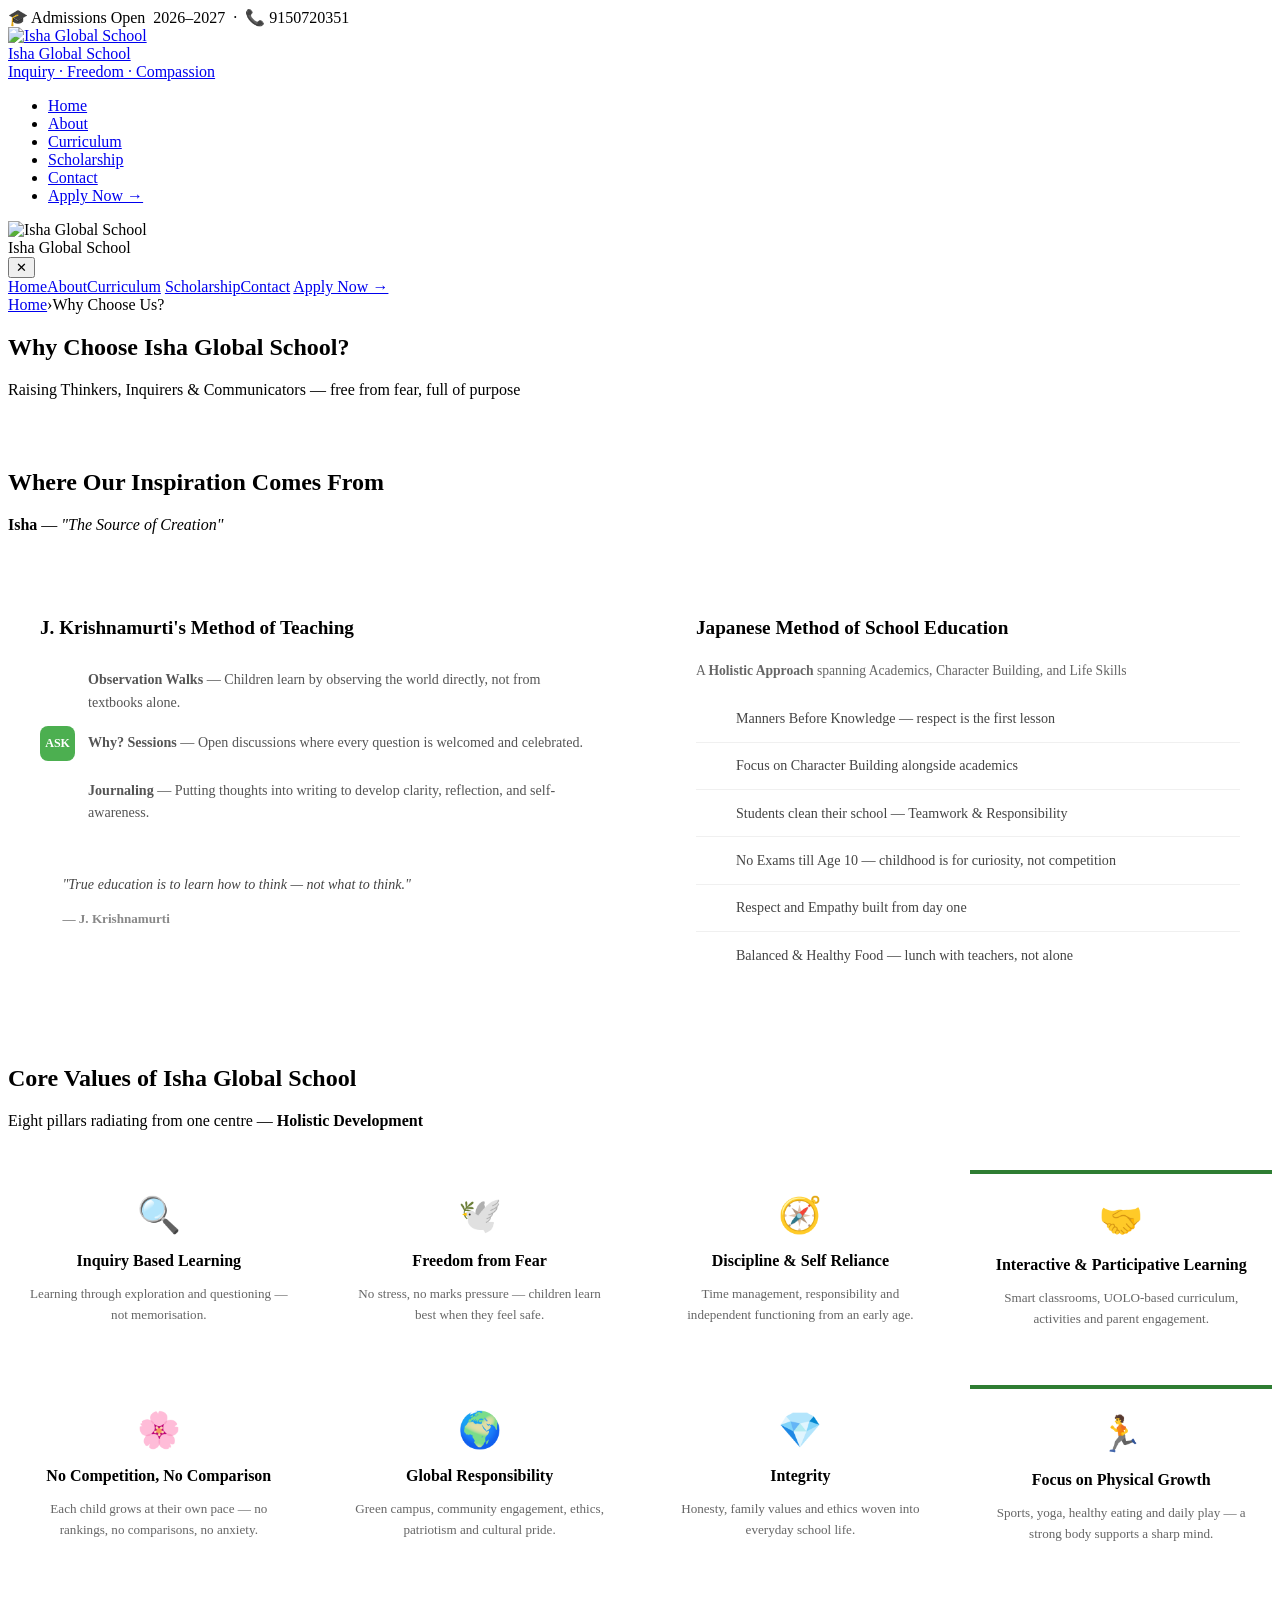
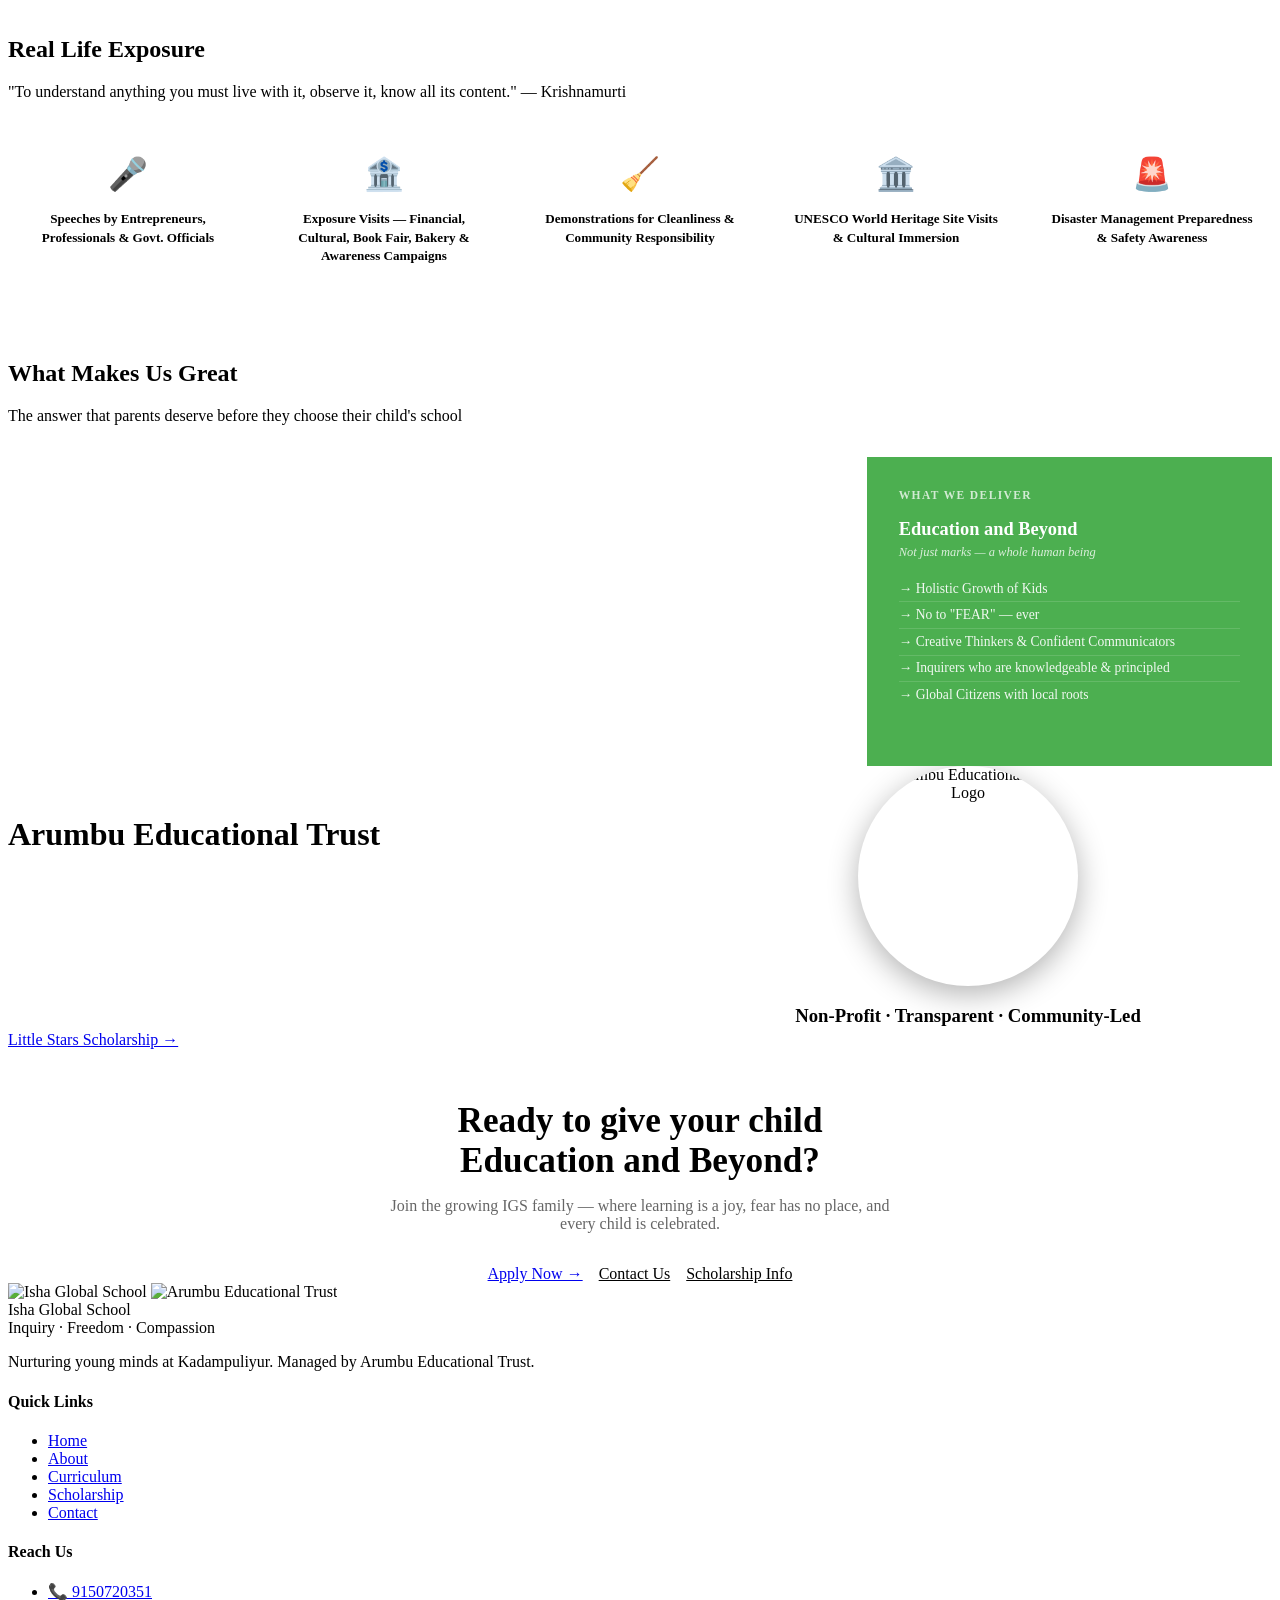
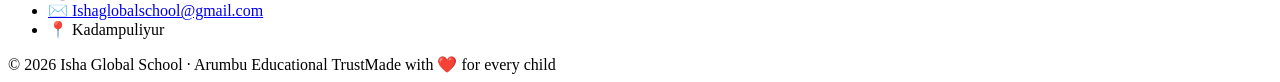
==== about.html @ 0d5db9e8 "Update Isha meaning and remove Tagore quote Co-Authored-By: Claude Sonnet 4.6 <noreply@anthropic.com" ====
<!DOCTYPE html>
<html lang="en">
<head>
  <meta charset="UTF-8"/>
  <meta name="viewport" content="width=device-width,initial-scale=1.0"/>
  <link rel="icon" type="image/jpeg" href="Pictures/logo.jpg"/>
  <title>Why Choose Us — Isha Global School</title>
  <link rel="stylesheet" href="css/style.css"/>
  <style>
    /* ── Shared helpers ── */
    .section-tag{display:inline-block;background:var(--orange);color:#fff;font-size:.72rem;font-weight:700;letter-spacing:.1em;text-transform:uppercase;padding:.3rem .9rem;border-radius:50px;margin-bottom:.8rem;}
    .section-tag.blue{background:var(--blue);}
    .section-tag.yellow{background:var(--yellow);color:var(--blue);}
    .section-tag.green{background:#2e7d32;}

    /* ── Core-values wheel grid ── */
    .cv-grid{display:grid;grid-template-columns:repeat(4,1fr);gap:1.2rem;margin-top:2.5rem;}
    .cv-card{background:#fff;border-radius:var(--radius);padding:1.5rem 1.2rem;box-shadow:var(--shadow);text-align:center;transition:transform .2s;}
    .cv-card:hover{transform:translateY(-4px);}
    .cv-card .cv-icon{font-size:2.2rem;margin-bottom:.7rem;}
    .cv-card h3{font-size:1rem;color:var(--blue);margin-bottom:.4rem;font-weight:700;}
    .cv-card p{font-size:.82rem;color:#666;line-height:1.6;}
    .cv-card.accent-orange{border-top:4px solid var(--orange);}
    .cv-card.accent-blue  {border-top:4px solid var(--blue);}
    .cv-card.accent-yellow{border-top:4px solid var(--yellow);}
    .cv-card.accent-green {border-top:4px solid #2e7d32;}

    /* ── Inspiration row ── */
    .insp-row{display:grid;grid-template-columns:1fr 1fr;gap:3rem;align-items:start;margin-top:2rem;}
    .insp-block{background:#fff;border-radius:var(--radius);padding:2rem;box-shadow:var(--shadow);}
    .insp-block h3{color:var(--blue);font-size:1.2rem;font-weight:800;margin-bottom:1rem;padding-bottom:.5rem;border-bottom:3px solid var(--orange);}
    .step-row{display:flex;align-items:flex-start;gap:.8rem;margin-bottom:.8rem;}
    .step-badge{min-width:2.2rem;height:2.2rem;border-radius:8px;display:flex;align-items:center;justify-content:center;font-size:.75rem;font-weight:700;color:#fff;}
    .step-badge.obs{background:var(--orange);}
    .step-badge.ask{background:#4caf50;}
    .step-badge.ref{background:var(--blue);}
    .step-row p{margin:0;font-size:.88rem;color:#555;line-height:1.6;padding-top:.3rem;}

    /* ── Japanese method pills ── */
    .jp-list{list-style:none;padding:0;margin:1rem 0 0;}
    .jp-list li{display:flex;align-items:center;gap:.7rem;padding:.55rem 0;border-bottom:1px solid #f0f0f0;font-size:.88rem;color:#444;}
    .jp-list li:last-child{border:0;}
    .jp-num{min-width:1.8rem;height:1.8rem;border-radius:50%;background:var(--blue);color:#fff;display:flex;align-items:center;justify-content:center;font-size:.72rem;font-weight:700;}

    /* ── IBL process arrow strip ── */
    .ibl-flow{display:flex;align-items:stretch;gap:0;margin:2rem 0;border-radius:12px;overflow:hidden;}
    .ibl-step{flex:1;padding:1rem .5rem;text-align:center;color:#fff;font-weight:700;font-size:.82rem;position:relative;}
    .ibl-step::after{content:'';position:absolute;right:-14px;top:0;bottom:0;width:0;height:0;border-top:999px solid transparent;border-bottom:0 solid transparent;border-left:14px solid currentColor;z-index:1;}
    .ibl-step:last-child::after{display:none;}
    .ibl-ask   {background:#e8610a;color:#e8610a;}
    .ibl-inv   {background:#9e9e9e;color:#9e9e9e;}
    .ibl-cre   {background:#f5a623;color:#f5a623;}
    .ibl-dis   {background:#4287f5;color:#4287f5;}
    .ibl-ref   {background:#4caf50;color:#4caf50;}
    .ibl-ask span,.ibl-inv span,.ibl-cre span,.ibl-dis span,.ibl-ref span{color:#fff;}

    /* ── Fear comparison table ── */
    .fear-compare{display:grid;grid-template-columns:1fr 1fr;gap:1.5rem;margin-top:2rem;}
    .fear-no{background:#fff3f3;border:2px solid #e53935;border-radius:var(--radius);padding:1.5rem;}
    .fear-yes{background:#f1f8f1;border:2px solid #4caf50;border-radius:var(--radius);padding:1.5rem;}
    .fear-no h4{color:#e53935;margin-bottom:.8rem;font-size:1rem;}
    .fear-yes h4{color:#2e7d32;margin-bottom:.8rem;font-size:1rem;}
    .fear-no ul,.fear-yes ul{list-style:none;padding:0;margin:0;}
    .fear-no li,.fear-yes li{font-size:.88rem;padding:.3rem 0;color:#444;}
    .fear-no li::before{content:"✗ ";color:#e53935;font-weight:700;}
    .fear-yes li::before{content:"✓ ";color:#4caf50;font-weight:700;}

    /* ── Self-reliance steps ── */
    .sr-steps{display:grid;grid-template-columns:repeat(4,1fr);gap:1rem;margin-top:1.5rem;}
    .sr-step{background:#fff;border-radius:var(--radius);padding:1.4rem 1rem;text-align:center;box-shadow:var(--shadow);}
    .sr-num{width:2.5rem;height:2.5rem;border-radius:8px;background:var(--orange);color:#fff;display:flex;align-items:center;justify-content:center;font-weight:800;font-size:1rem;margin:0 auto .7rem;}
    .sr-num.b2{background:var(--blue);}
    .sr-num.b3{background:var(--yellow);color:var(--blue);}
    .sr-num.b4{background:#4caf50;}
    .sr-step h4{font-size:.92rem;color:var(--blue);margin-bottom:.3rem;}
    .sr-step p{font-size:.78rem;color:#666;}

    /* ── IPL photo grid ── */
    .ipl-grid{display:grid;grid-template-columns:repeat(3,1fr);gap:1rem;margin-top:2rem;}
    .ipl-card{border-radius:12px;overflow:hidden;position:relative;background:var(--blue);}
    .ipl-card img{width:100%;height:160px;object-fit:cover;display:block;opacity:.85;}
    .ipl-label{position:absolute;bottom:0;left:0;right:0;background:rgba(0,0,0,.6);color:#fff;font-size:.78rem;font-weight:600;padding:.5rem .8rem;text-align:center;}

    /* ── Physical growth strips ── */
    .pg-row{display:grid;grid-template-columns:repeat(4,1fr);gap:1.2rem;margin-top:2rem;}
    .pg-card{background:#fff;border-radius:var(--radius);padding:1.5rem 1rem;text-align:center;box-shadow:var(--shadow);border-bottom:4px solid var(--orange);}
    .pg-card .pg-icon{font-size:2.4rem;margin-bottom:.7rem;}
    .pg-card h4{font-size:.92rem;color:var(--blue);font-weight:700;}

    /* ── Real life exposure ── */
    .rle-grid{display:grid;grid-template-columns:repeat(5,1fr);gap:1rem;margin-top:2rem;}
    .rle-card{background:#fff;border-radius:var(--radius);padding:1.4rem .8rem;text-align:center;box-shadow:var(--shadow);position:relative;overflow:hidden;transition:transform .35s ease,box-shadow .35s ease;cursor:default;}
    .rle-card::before{content:'';position:absolute;inset:0;background:var(--grad);opacity:0;transition:opacity .35s ease;border-radius:var(--radius);z-index:0;}
    .rle-card:hover{transform:translateY(-10px) scale(1.04);box-shadow:0 16px 40px rgba(244,124,32,.25);}
    .rle-card:hover::before{opacity:.08;}
    .rle-card:hover .rle-icon{animation:rleBounce .5s ease;}
    .rle-card:hover h4{color:var(--orange);}
    .rle-icon{font-size:2rem;margin-bottom:.6rem;display:block;position:relative;z-index:1;transition:transform .3s ease;}
    .rle-card h4{font-size:.82rem;color:var(--blue);font-weight:700;line-height:1.4;position:relative;z-index:1;transition:color .3s ease;}
    @keyframes rleBounce{0%{transform:scale(1)}30%{transform:scale(1.35)}60%{transform:scale(.9)}100%{transform:scale(1)}}

    /* ── Green campus grid ── */
    .gc-grid{display:grid;grid-template-columns:repeat(3,1fr);gap:1.2rem;margin-top:2rem;}
    .gc-card{background:#fff;border-radius:var(--radius);padding:1.5rem;box-shadow:var(--shadow);display:flex;align-items:flex-start;gap:1rem;}
    .gc-icon{font-size:2rem;flex-shrink:0;}
    .gc-card h4{font-size:.95rem;color:var(--blue);font-weight:700;margin-bottom:.3rem;}
    .gc-card p{font-size:.82rem;color:#666;}

    /* ── How we are different ── */
    .hwd-grid{display:grid;grid-template-columns:repeat(3,1fr);gap:1.5rem;margin-top:2rem;}
    .hwd-card{border-radius:var(--radius);padding:2rem;color:#fff;position:relative;overflow:hidden;transition:transform .35s ease,box-shadow .35s ease;cursor:default;}
    .hwd-card::before{content:'';position:absolute;inset:0;background:rgba(255,255,255,0);transition:background .35s ease;z-index:0;}
    .hwd-card:hover{transform:translateY(-10px) scale(1.03);box-shadow:0 18px 45px rgba(0,0,0,.3);}
    .hwd-card:hover::before{background:rgba(255,255,255,.08);}
    .hwd-card:hover .hwd-label{opacity:1;letter-spacing:.2em;}
    .hwd-card:hover li{opacity:1;}
    .hwd-card.who{background:var(--blue);}
    .hwd-card.how{background:var(--orange);}
    .hwd-card.what{background:#4caf50;}
    .hwd-card .hwd-label{font-size:.72rem;font-weight:700;letter-spacing:.12em;text-transform:uppercase;opacity:.75;margin-bottom:.3rem;position:relative;z-index:1;transition:opacity .3s ease,letter-spacing .35s ease;}
    .hwd-card h3{font-size:1.15rem;font-weight:800;margin-bottom:.3rem;position:relative;z-index:1;}
    .hwd-card .hwd-sub{font-size:.78rem;font-style:italic;opacity:.8;margin-bottom:1rem;position:relative;z-index:1;}
    .hwd-card ul{list-style:none;padding:0;margin:0;position:relative;z-index:1;}
    .hwd-card li{font-size:.85rem;padding:.3rem 0;opacity:.92;border-bottom:1px solid rgba(255,255,255,.15);transition:opacity .3s ease,transform .3s ease,padding-left .3s ease;}
    .hwd-card:hover li{transform:translateX(6px);padding-left:6px;}
    .hwd-card li:last-child{border:0;}
    .hwd-card li::before{content:"→ ";font-weight:700;}

    /* ── Quote pull ── */
    .pull-quote{background:var(--cream);border-left:5px solid var(--orange);border-radius:0 var(--radius) var(--radius) 0;padding:1.5rem 2rem;margin:2rem 0;font-style:italic;color:#444;font-size:1rem;line-height:1.8;}
    .pull-quote cite{display:block;margin-top:.6rem;font-size:.82rem;color:#888;font-style:normal;font-weight:600;}

    /* ── Global responsibility ── */
    .gr-cols{display:grid;grid-template-columns:1fr 1fr;gap:2rem;margin-top:2rem;}
    .gr-block{background:#fff;border-radius:var(--radius);padding:1.8rem;box-shadow:var(--shadow);}
    .gr-block h3{font-size:1rem;font-weight:800;color:#fff;background:var(--orange);border-radius:8px;padding:.4rem 1rem;margin-bottom:1rem;display:inline-block;}
    .gr-block h3.blue-bg{background:var(--blue);}
    .gr-block ul{list-style:none;padding:0;margin:0;}
    .gr-block li{font-size:.88rem;color:#555;padding:.35rem 0;border-bottom:1px solid #f0f0f0;display:flex;align-items:center;gap:.6rem;}
    .gr-block li:last-child{border:0;}
    .gr-block li::before{content:"•";color:var(--orange);font-size:1.2rem;line-height:1;}

    /* ── No competition quote strip ── */
    .no-comp-strip{background:var(--blue);border-radius:var(--radius);padding:2.5rem 3rem;display:flex;align-items:center;gap:2.5rem;margin-top:2rem;}
    .no-comp-strip .big-quote{font-size:5rem;color:var(--yellow);line-height:1;flex-shrink:0;}
    .no-comp-strip blockquote{color:#fff;font-size:1.15rem;line-height:1.8;margin:0;font-style:italic;}
    .no-comp-strip cite{display:block;margin-top:.8rem;font-size:.85rem;color:var(--yellow);font-style:normal;font-weight:700;}

    /* ── Discipline chore stat ── */
    .chore-stat{background:var(--cream);border-radius:var(--radius);padding:2rem;display:grid;grid-template-columns:auto 1fr;gap:1.5rem;align-items:center;margin-top:1.5rem;}
    .chore-stat .stat-icon{font-size:3.5rem;}
    .chore-stat h4{color:var(--blue);font-size:1.05rem;font-weight:800;margin-bottom:.5rem;}
    .chore-stat p{font-size:.88rem;color:#555;line-height:1.7;}

    /* ── Self-discipline staircase labels ── */
    .sd-steps{display:flex;gap:0;margin-top:1.5rem;align-items:flex-end;}
    .sd-step{flex:1;border-radius:8px 8px 0 0;padding:.8rem .5rem;text-align:center;font-size:.78rem;font-weight:700;color:#fff;}

    /* ── Core Value Cards — original simple style ── */
    .cv-card{cursor:pointer;transition:transform .25s ease,box-shadow .25s ease;}
    .cv-card:hover{transform:translateY(-6px);box-shadow:0 14px 36px rgba(0,0,0,.13);}

    /* ── Core Value Popup Overlay ── */
    .cv-overlay{display:none;position:fixed;inset:0;background:rgba(0,0,0,.5);backdrop-filter:blur(5px);z-index:2000;align-items:center;justify-content:center;}
    .cv-overlay.open{display:flex;}
    .cv-popup{background:#fff;border-radius:20px;padding:2.5rem 2rem;max-width:520px;width:92%;position:relative;box-shadow:0 24px 60px rgba(0,0,0,.25);animation:cvSlideUp .4s cubic-bezier(.22,1,.36,1);max-height:85vh;overflow-y:auto;}
    .cv-popup-close{position:absolute;top:14px;right:18px;background:none;border:none;font-size:1.5rem;cursor:pointer;color:#999;transition:color .2s,transform .2s;}
    .cv-popup-close:hover{color:#333;transform:scale(1.15);}
    .cv-popup-icon{font-size:3rem;text-align:center;margin-bottom:.6rem;}
    .cv-popup h3{text-align:center;color:var(--blue);font-size:1.25rem;font-weight:800;margin-bottom:1.2rem;}
    .cv-popup-body p{font-size:.88rem;color:#555;line-height:1.8;margin-bottom:.7rem;}
    .cv-popup-body h4{color:var(--orange);font-size:.92rem;font-weight:700;margin:1.2rem 0 .5rem;}
    .cv-popup-body ul{list-style:none;padding:0;margin:0 0 .7rem;}
    .cv-popup-body li{font-size:.86rem;color:#444;padding:.4rem 0;border-bottom:1px solid #f0f0f0;padding-left:1.4rem;position:relative;}
    .cv-popup-body li:last-child{border-bottom:none;}
    .cv-popup-body li::before{content:'✦';color:var(--orange);font-size:.65rem;position:absolute;left:0;top:.5rem;}

    .cv-quote{background:var(--cream);border-left:4px solid var(--orange);border-radius:0 10px 10px 0;padding:.9rem 1.1rem;margin-bottom:1rem;font-size:.88rem;color:var(--blue);line-height:1.8;}

    .cv-compare{display:grid;grid-template-columns:1fr 1fr;gap:.8rem;margin:.8rem 0;}
    .cv-no{background:#fff3f3;border:1px solid #e53935;border-radius:10px;padding:.8rem;}
    .cv-yes{background:#f1f8f1;border:1px solid #4caf50;border-radius:10px;padding:.8rem;}
    .cv-no h4{color:#e53935;font-size:.84rem;margin-bottom:.4rem;}
    .cv-yes h4{color:#2e7d32;font-size:.84rem;margin-bottom:.4rem;}
    .cv-no ul,.cv-yes ul{margin:0;padding:0;}
    .cv-no li::before{content:"✗ ";color:#e53935;font-weight:700;position:static;padding-left:0;}
    .cv-yes li::before{content:"✓ ";color:#4caf50;font-weight:700;position:static;padding-left:0;}
    .cv-no li,.cv-yes li{padding-left:0;border:none;font-size:.82rem;padding:.25rem 0;}

    .cv-staircase{display:flex;gap:.4rem;align-items:flex-end;margin:.8rem 0 1rem;}
    .cv-staircase span{color:#fff;font-size:.68rem;font-weight:700;padding:.5rem .6rem;border-radius:8px 8px 0 0;text-align:center;flex:1;display:flex;align-items:center;justify-content:center;}
    .cv-staircase span:nth-child(1){height:40px;}
    .cv-staircase span:nth-child(2){height:55px;}
    .cv-staircase span:nth-child(3){height:70px;}
    .cv-staircase span:nth-child(4){height:85px;}
    .cv-staircase span:nth-child(5){height:100px;}

    @keyframes cvSlideUp{from{opacity:0;transform:translateY(40px) scale(.95)}to{opacity:1;transform:translateY(0) scale(1)}}

    @media(max-width:768px){
      .cv-grid{grid-template-columns:repeat(2,1fr);}
      .insp-row{grid-template-columns:1fr;}
      .fear-compare{grid-template-columns:1fr;}
      .sr-steps{grid-template-columns:repeat(2,1fr);}
      .ipl-grid{grid-template-columns:repeat(2,1fr);}
      .pg-row{grid-template-columns:repeat(2,1fr);}
      .rle-grid{grid-template-columns:repeat(2,1fr);}
      .gc-grid{grid-template-columns:1fr;}
      .hwd-grid{grid-template-columns:1fr;}
      .gr-cols{grid-template-columns:1fr;}
      .no-comp-strip{flex-direction:column;padding:1.5rem;}
    }
  </style>
</head>
<body>

<div class="top-banner">
  🎓 Admissions Open &nbsp;<span>2026–2027</span>&nbsp; · &nbsp;📞 <span>9150720351</span>
</div>

<nav>
  <div class="wrap nav-inner">
    <a href="index.html" class="logo">
      <img src="Pictures/logo.jpg" alt="Isha Global School" class="logo-img"/>
      <div class="logo-text"><div class="name">Isha Global School</div><div class="tagline">Inquiry · Freedom · Compassion</div></div>
    </a>
    <ul class="nav-links">
      <li><a href="index.html">Home</a></li>
      <li><a href="about.html" class="active">About</a></li>
      <li><a href="curriculum.html">Curriculum</a></li>
      <li><a href="scholarship.html">Scholarship</a></li>
      <li><a href="contact.html">Contact</a></li>
      <li><a href="contact.html#register" class="nav-apply">Apply Now →</a></li>
    </ul>
    <div class="hamburger" id="ham"><span></span><span></span><span></span></div>
  </div>
</nav>
<div class="mob-nav" id="mobNav">
  <div class="mob-top">
    <div class="logo"><img src="Pictures/logo.jpg" alt="Isha Global School" class="logo-img"/><div class="logo-text"><div class="name">Isha Global School</div></div></div>
    <button class="mob-close" id="mobClose">✕</button>
  </div>
  <a href="index.html">Home</a><a href="about.html">About</a><a href="curriculum.html">Curriculum</a>
  <a href="scholarship.html">Scholarship</a><a href="contact.html">Contact</a>
  <a href="contact.html#register" class="mob-apply">Apply Now →</a>
</div>

<!-- PAGE HERO -->
<section class="page-hero">
  <div class="wrap">
    <div class="breadcrumb"><a href="index.html">Home</a><span>›</span><span>Why Choose Us?</span></div>
    <h1>Why Choose <span style="color:var(--yellow)">Isha Global School?</span></h1>
    <p>Raising Thinkers, Inquirers &amp; Communicators — free from fear, full of purpose</p>
  </div>
</section>

<!-- ══════════════════════════════════════════
     SECTION 1 · OUR INSPIRATIONS
════════════════════════════════════════════ -->
<section>
  <div class="wrap">
    <div class="section-head">
      <span class="section-tag">Our Foundations</span>
      <h2>Where Our <span class="script">Inspiration</span> Comes From</h2>
      <p><strong>Isha</strong> — <em>"The Source of Creation"</em></p>
    </div>

    <div class="insp-row">
      <!-- JK method -->
      <div class="insp-block">
        <h3>J. Krishnamurti's Method of Teaching</h3>

        <div class="step-row">
          <div class="step-badge obs">OBS</div>
          <p><strong>Observation Walks</strong> — Children learn by observing the world directly, not from textbooks alone.</p>
        </div>
        <div class="step-row">
          <div class="step-badge ask">ASK</div>
          <p><strong>Why? Sessions</strong> — Open discussions where every question is welcomed and celebrated.</p>
        </div>
        <div class="step-row">
          <div class="step-badge ref">REF</div>
          <p><strong>Journaling</strong> — Putting thoughts into writing to develop clarity, reflection, and self-awareness.</p>
        </div>
        <div class="pull-quote" style="font-size:.88rem;padding:1rem 1.4rem;margin-bottom:0;">
          "True education is to learn how to think — not what to think."
          <cite>— J. Krishnamurti</cite>
        </div>
      </div>

      <!-- Japanese method -->
      <div class="insp-block">
        <h3>Japanese Method of School Education</h3>
        <p style="font-size:.85rem;color:#666;margin-bottom:.5rem;">A <strong>Holistic Approach</strong> spanning Academics, Character Building, and Life Skills</p>
        <ul class="jp-list">
          <li><span class="jp-num">1</span> Manners Before Knowledge — respect is the first lesson</li>
          <li><span class="jp-num">2</span> Focus on Character Building alongside academics</li>
          <li><span class="jp-num">3</span> Students clean their school — Teamwork &amp; Responsibility</li>
          <li><span class="jp-num">4</span> No Exams till Age 10 — childhood is for curiosity, not competition</li>
          <li><span class="jp-num">5</span> Respect and Empathy built from day one</li>
          <li><span class="jp-num">6</span> Balanced &amp; Healthy Food — lunch with teachers, not alone</li>
        </ul>
      </div>
    </div>
  </div>
</section>

<!-- ══════════════════════════════════════════
     SECTION 2 · CORE VALUES
════════════════════════════════════════════ -->
<section style="background:var(--cream);">
  <div class="wrap">
    <div class="section-head">
      <span class="section-tag blue">Core Values</span>
      <h2>Core Values of <span class="script">Isha Global School</span></h2>
      <p>Eight pillars radiating from one centre — <strong>Holistic Development</strong></p>
    </div>
    <div class="cv-grid">
      <div class="cv-card accent-orange" onclick="openCV(this)">
        <div class="cv-icon">🔍</div>
        <h3>Inquiry Based Learning</h3>
        <p>Learning through exploration and questioning — not memorisation.</p>
        <!-- hidden popup content -->
        <div class="cv-hidden" hidden>
          <div class="cv-quote"><em>"Everything must be questioned. Then the mind becomes extraordinarily sensitive, alive and intelligent."</em> — J. Krishnamurti</div>
          <h4>The 5-Step IBL Process</h4>
          <ul>
            <li><strong>ASK</strong> — Children frame their own questions</li>
            <li><strong>INVESTIGATE</strong> — Hands-on exploration &amp; research</li>
            <li><strong>CREATE</strong> — Build models, projects &amp; ideas</li>
            <li><strong>DISCUSS</strong> — Share findings with peers</li>
            <li><strong>REFLECT</strong> — Journal &amp; self-assess their learning</li>
          </ul>
          <p>Student-centred, real-life ready, and focused on independent thinking — not memorising textbooks.</p>
        </div>
      </div>
      <div class="cv-card accent-blue" onclick="openCV(this)">
        <div class="cv-icon">🕊️</div>
        <h3>Freedom from Fear</h3>
        <p>No stress, no marks pressure — children learn best when they feel safe.</p>
        <div class="cv-hidden" hidden>
          <div class="cv-quote"><em>"To understand life is to understand ourselves, and that is both the beginning and the end of education."</em> — J. Krishnamurti</div>
          <div class="cv-compare">
            <div class="cv-no"><h4>Say NO to</h4><ul><li>Stress &amp; Anxiety</li><li>Fear of Failure</li><li>Marks Pressure</li><li>Suppressed opinions</li></ul></div>
            <div class="cv-yes"><h4>Say YES to</h4><ul><li>Explore freely</li><li>Express views &amp; opinions</li><li>Learn from setbacks</li><li>Grow with confidence</li></ul></div>
          </div>
          <p>When fear goes down, the ability to express goes up.</p>
        </div>
      </div>
      <div class="cv-card accent-yellow" onclick="openCV(this)">
        <div class="cv-icon">🧭</div>
        <h3>Discipline &amp; Self Reliance</h3>
        <p>Time management, responsibility and independent functioning from an early age.</p>
        <div class="cv-hidden" hidden>
          <p>As per the <strong>American Academy of Child &amp; Adolescent Psychiatry</strong>, kids who do regular chores exhibit higher self-esteem and greater success.</p>
          <h4>Self Discipline Staircase</h4>
          <div class="cv-staircase">
            <span style="background:var(--orange)">Time Mgmt</span>
            <span style="background:#f5a623">Responsibilities</span>
            <span style="background:#4caf50">Organisation</span>
            <span style="background:var(--blue)">Study &amp; Play</span>
            <span style="background:#1a237e">Independence</span>
          </div>
          <h4>How We Build It</h4>
          <ul>
            <li><strong>Structured Routine</strong> — Consistency builds confidence</li>
            <li><strong>Clear Goals</strong> — Children set their own goals</li>
            <li><strong>Learn from Setbacks</strong> — Failure is a lesson, not a label</li>
            <li><strong>Continuous Learning</strong> — Curiosity at every stage</li>
          </ul>
        </div>
      </div>
      <div class="cv-card accent-green" onclick="openCV(this)">
        <div class="cv-icon">🤝</div>
        <h3>Interactive &amp; Participative Learning</h3>
        <p>Smart classrooms, UOLO-based curriculum, activities and parent engagement.</p>
        <div class="cv-hidden" hidden>
          <div class="cv-quote"><em>"You have to be your own teacher."</em> — J. Krishnamurti</div>
          <ul>
            <li><strong>Participative Learning</strong> — Every child is an active participant</li>
            <li><strong>Smart Classrooms</strong> — Modern tech-enabled visual learning</li>
            <li><strong>UOLO Integrated Curriculum</strong> — App-based, real-time connected</li>
            <li><strong>Phonics &amp; Communication</strong> — Strong English from LKG</li>
            <li><strong>Activities Based Learning</strong> — Hands-on crafts &amp; experiments</li>
            <li><strong>Parents-Teachers' Meet</strong> — Parents as partners in growth</li>
          </ul>
        </div>
      </div>
      <div class="cv-card accent-orange" onclick="openCV(this)">
        <div class="cv-icon">🌸</div>
        <h3>No Competition, No Comparison</h3>
        <p>Each child grows at their own pace — no rankings, no comparisons, no anxiety.</p>
        <div class="cv-hidden" hidden>
          <div class="cv-quote"><em>"Real learning comes about when the competitive spirit has ceased. Each child is uniquely, irreplaceably themselves."</em> — J. Krishnamurti</div>
          <ul>
            <li><strong>No Rankings</strong> — Children are never ranked against each other</li>
            <li><strong>Celebrate Every Child</strong> — Unique strengths are recognised</li>
            <li><strong>Joy First</strong> — When comparison drops, happiness rises</li>
          </ul>
          <p>Every child is uniquely awesome — nobody can be you.</p>
        </div>
      </div>
      <div class="cv-card accent-blue" onclick="openCV(this)">
        <div class="cv-icon">🌍</div>
        <h3>Global Responsibility</h3>
        <p>Green campus, community engagement, ethics, patriotism and cultural pride.</p>
        <div class="cv-hidden" hidden>
          <h4>Community Engagement</h4>
          <ul>
            <li>Green Campus — learning to live with nature</li>
            <li>Helping Others — compassion in action</li>
            <li>Clean and Safe Environment</li>
            <li>Honesty and Integrity — non-negotiable values</li>
          </ul>
          <h4>Embrace the Culture</h4>
          <ul>
            <li>Ethics and Family Values daily</li>
            <li>Celebrate Festivals — Pooja, Diwali, Pongal &amp; more</li>
            <li>Patriotism — Independence &amp; Republic Day</li>
            <li>Green Day, Yellow Day, Bagless Day</li>
          </ul>
        </div>
      </div>
      <div class="cv-card accent-yellow" onclick="openCV(this)">
        <div class="cv-icon">💎</div>
        <h3>Integrity</h3>
        <p>Honesty, family values and ethics woven into everyday school life.</p>
        <div class="cv-hidden" hidden>
          <p>Integrity is not taught in a lesson — it is lived every day at IGS.</p>
          <ul>
            <li><strong>Honesty</strong> — Children learn to speak truth with courage</li>
            <li><strong>Respect</strong> — Treating every person with dignity</li>
            <li><strong>Family Values</strong> — Traditions, gratitude &amp; belonging</li>
            <li><strong>Ethics</strong> — Doing the right thing even when no one is watching</li>
          </ul>
          <p>We believe a child with integrity grows into an adult the world can trust.</p>
        </div>
      </div>
      <div class="cv-card accent-green" onclick="openCV(this)">
        <div class="cv-icon">🏃</div>
        <h3>Focus on Physical Growth</h3>
        <p>Sports, yoga, healthy eating and daily play — a strong body supports a sharp mind.</p>
        <div class="cv-hidden" hidden>
          <p>A strong body powers a sharp, curious mind.</p>
          <ul>
            <li><strong>Regular Sports Activities</strong> — Football, running &amp; team games</li>
            <li><strong>Healthy Food Focus</strong> — Balanced, nutritious meals supervised by staff</li>
            <li><strong>Importance of Fitness</strong> — Daily physical activity for every child</li>
            <li><strong>Yoga in Daily Life</strong> — Mindfulness, breathing &amp; inner well-being</li>
          </ul>
        </div>
      </div>
    </div>

    <!-- Core Value Popup Modal -->
    <div class="cv-overlay" id="cvOverlay">
      <div class="cv-popup">
        <button class="cv-popup-close" id="cvClose">✕</button>
        <div class="cv-popup-icon" id="cvIcon"></div>
        <h3 id="cvTitle"></h3>
        <div class="cv-popup-body" id="cvBody"></div>
      </div>
    </div>
  </div>
</section>

<!-- ══════════════════════════════════════════
     SECTION 3 · REAL LIFE EXPOSURE (was Section 9)
════════════════════════════════════════════ -->
<section>
  <div class="wrap">
    <div class="section-head">
      <span class="section-tag">Beyond the Classroom</span>
      <h2>Real Life <span class="script">Exposure</span></h2>
      <p>"To understand anything you must live with it, observe it, know all its content." — Krishnamurti</p>
    </div>
    <div class="rle-grid">
      <div class="rle-card">
        <div class="rle-icon">🎤</div>
        <h4>Speeches by Entrepreneurs, Professionals &amp; Govt. Officials</h4>
      </div>
      <div class="rle-card">
        <div class="rle-icon">🏦</div>
        <h4>Exposure Visits — Financial, Cultural, Book Fair, Bakery &amp; Awareness Campaigns</h4>
      </div>
      <div class="rle-card">
        <div class="rle-icon">🧹</div>
        <h4>Demonstrations for Cleanliness &amp; Community Responsibility</h4>
      </div>
      <div class="rle-card">
        <div class="rle-icon">🏛️</div>
        <h4>UNESCO World Heritage Site Visits &amp; Cultural Immersion</h4>
      </div>
      <div class="rle-card">
        <div class="rle-icon">🚨</div>
        <h4>Disaster Management Preparedness &amp; Safety Awareness</h4>
      </div>
    </div>
  </div>
</section>

<!-- ══════════════════════════════════════════
     SECTION 10 · WHAT MAKES US GREAT
════════════════════════════════════════════ -->
<section style="background:var(--cream);">
  <div class="wrap">
    <div class="section-head">
      <span class="section-tag">The IGS Difference</span>
      <h2>What Makes Us <span class="script">Great</span></h2>
      <p>The answer that parents deserve before they choose their child's school</p>
    </div>
    <div class="hwd-grid">
      <div class="hwd-card who">
        <div class="hwd-label">Who We Are</div>
        <h3>Non-Profitable &amp; Highly Integral Team</h3>
        <div class="hwd-sub">A mission-driven organisation, not a business</div>
        <ul>
          <li>JK Educational Philosophies with Modern Touch (UOLO)</li>
          <li>Positives of Japanese School Education System</li>
          <li>Registered Non-Profit Organisation</li>
          <li>Raise Strong and Confident Kids</li>
        </ul>
      </div>
      <div class="hwd-card how">
        <div class="hwd-label">How We Do It</div>
        <h3>With 100% Commitment &amp; Dedication</h3>
        <div class="hwd-sub">Every teacher, every day, every child</div>
        <ul>
          <li>Inquiry Based Learning</li>
          <li>Character building alongside academics</li>
          <li>Freedom from Fear</li>
          <li>Discipline and Self Reliance</li>
          <li>UOLO — Interactive &amp; Participative Learning</li>
          <li>International school exposures &amp; lectures</li>
        </ul>
      </div>
      <div class="hwd-card what">
        <div class="hwd-label">What We Deliver</div>
        <h3>Education and Beyond</h3>
        <div class="hwd-sub">Not just marks — a whole human being</div>
        <ul>
          <li>Holistic Growth of Kids</li>
          <li>No to "FEAR" — ever</li>
          <li>Creative Thinkers &amp; Confident Communicators</li>
          <li>Inquirers who are knowledgeable &amp; principled</li>
          <li>Global Citizens with local roots</li>
        </ul>
      </div>
    </div>
  </div>
</section>

<!-- ══════════════════════════════════════════
     SECTION 13 · ARUMBU TRUST
════════════════════════════════════════════ -->
<section style="background:var(--blue);">
  <div class="wrap" style="display:grid;grid-template-columns:1fr 1fr;gap:3rem;align-items:center;">
    <div>
      <h2 style="color:var(--yellow);font-size:2rem;font-weight:800;margin-bottom:1rem;">Arumbu Educational Trust</h2>
      <p style="color:rgba(255,255,255,.85);margin-bottom:1rem;line-height:1.9;">
        Isha Global School is managed by <strong>Arumbu Educational Trust</strong> — a non-profit organisation dedicated to quality foundational education for every child, regardless of background.
      </p>
      <p style="color:rgba(255,255,255,.85);margin-bottom:1.5rem;line-height:1.9;">
        Our principle: <strong style="color:var(--yellow);">financial circumstances should never be a barrier to learning.</strong> Through the <em>Little Stars Scholarship Programme</em>, no deserving child is ever turned away.
      </p>
      <a href="scholarship.html" class="btn btn-yellow">Little Stars Scholarship →</a>
    </div>
    <div style="text-align:center;">
      <img src="Pictures/trust.jpeg" alt="Arumbu Educational Trust Logo" style="width:220px;height:220px;border-radius:50%;object-fit:cover;margin:0 auto 1rem;display:block;border:4px solid var(--yellow);box-shadow:0 8px 30px rgba(0,0,0,.3);"/>
      <h3 style="color:var(--yellow);margin-bottom:.5rem;">Non-Profit · Transparent · Community-Led</h3>
      <p style="color:rgba(255,255,255,.75);font-size:.88rem;">Every rupee goes directly to a child's education</p>
    </div>
  </div>
</section>

<!-- CTA -->
<section style="text-align:center;">
  <div class="wrap">
    <h2 style="font-size:2.2rem;font-weight:800;color:var(--blue);margin-bottom:1rem;">
      Ready to give your child<br/><span class="script" style="color:var(--orange);">Education and Beyond?</span>
    </h2>
    <p style="color:#666;margin-bottom:2rem;max-width:520px;margin-left:auto;margin-right:auto;">
      Join the growing IGS family — where learning is a joy, fear has no place, and every child is celebrated.
    </p>
    <div style="display:flex;gap:1rem;justify-content:center;flex-wrap:wrap;">
      <a href="contact.html#register" class="btn btn-orange">Apply Now →</a>
      <a href="contact.html" class="btn btn-outline" style="color:var(--blue);border-color:var(--blue);">Contact Us</a>
      <a href="scholarship.html" class="btn btn-outline" style="color:var(--orange);border-color:var(--orange);">Scholarship Info</a>
    </div>
  </div>
</section>

<footer>
  <div class="wrap">
    <div class="footer-grid">
      <div class="f-brand">
        <div class="f-logos">
          <img src="Pictures/logo.jpg" alt="Isha Global School" class="f-logo"/>
          <img src="Pictures/trust.jpeg" alt="Arumbu Educational Trust" class="f-logo"/>
        </div>
        <div class="f-name">Isha Global School</div>
        <div class="f-motto">Inquiry · Freedom · Compassion</div>
        <p>Nurturing young minds at Kadampuliyur. Managed by Arumbu Educational Trust.</p>
      </div>
      <div><h4>Quick Links</h4><ul>
        <li><a href="index.html">Home</a></li><li><a href="about.html">About</a></li>
        <li><a href="curriculum.html">Curriculum</a></li><li><a href="scholarship.html">Scholarship</a></li>
        <li><a href="contact.html">Contact</a></li>
      </ul></div>
      <div><h4>Reach Us</h4><ul>
        <li><a href="tel:9150720351">📞 9150720351</a></li>
        <li><a href="mailto:Ishaglobalschool@gmail.com">✉️ Ishaglobalschool@gmail.com</a></li>
        <li>📍 Kadampuliyur</li>
      </ul></div>
    </div>
    <div class="footer-bottom"><span>© 2026 Isha Global School · Arumbu Educational Trust</span><span>Made with ❤️ for every child</span></div>
  </div>
</footer>

<script src="js/main.js"></script>
<script>
  // Core Value popup
  var overlay = document.getElementById('cvOverlay');
  var closeBtn = document.getElementById('cvClose');

  function openCV(card) {
    var hidden = card.querySelector('.cv-hidden');
    if (!hidden) return;
    document.getElementById('cvIcon').textContent = card.querySelector('.cv-icon').textContent;
    document.getElementById('cvTitle').textContent = card.querySelector('h3').textContent;
    document.getElementById('cvBody').innerHTML = hidden.innerHTML;
    overlay.classList.add('open');
    document.body.style.overflow = 'hidden';
  }
  function closeCV() {
    overlay.classList.remove('open');
    document.body.style.overflow = '';
  }
  closeBtn.addEventListener('click', closeCV);
  overlay.addEventListener('click', function(e) { if (e.target === overlay) closeCV(); });
  document.addEventListener('keydown', function(e) { if (e.key === 'Escape') closeCV(); });
</script>
</body>
</html>
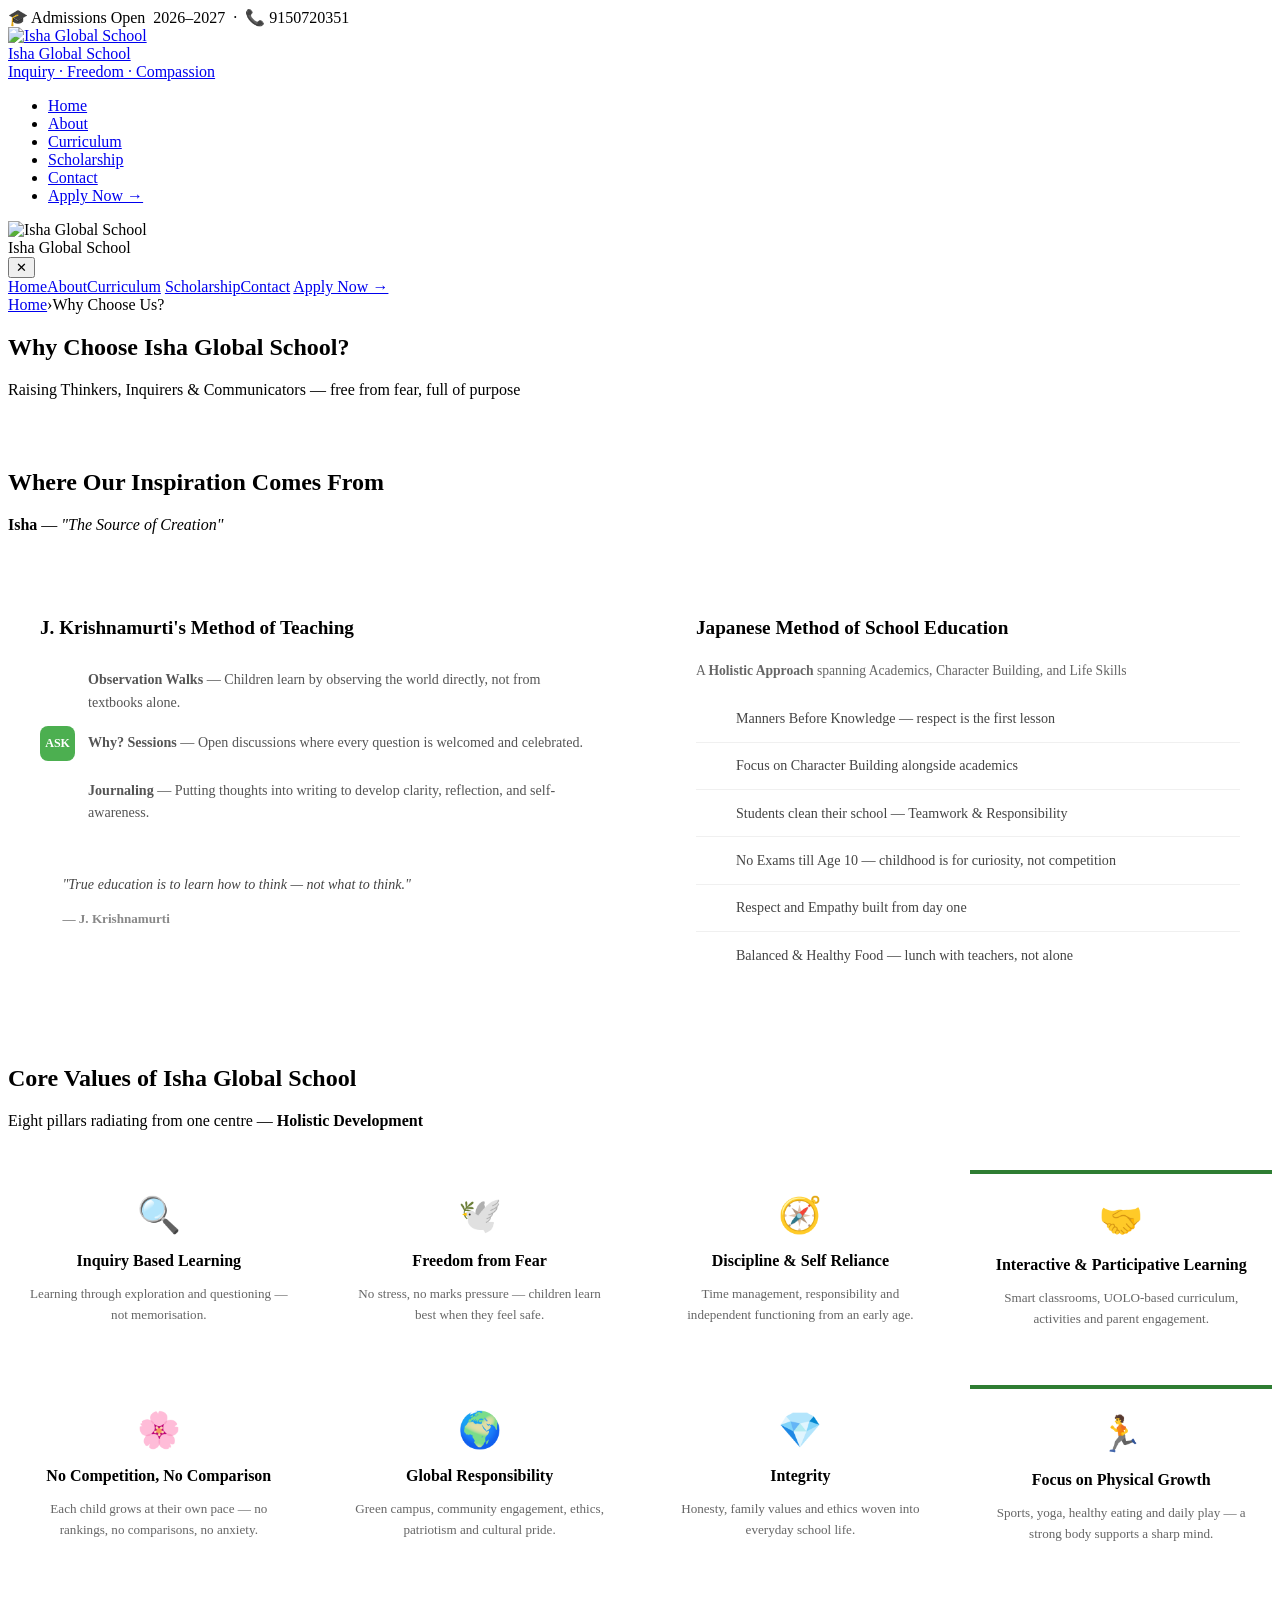
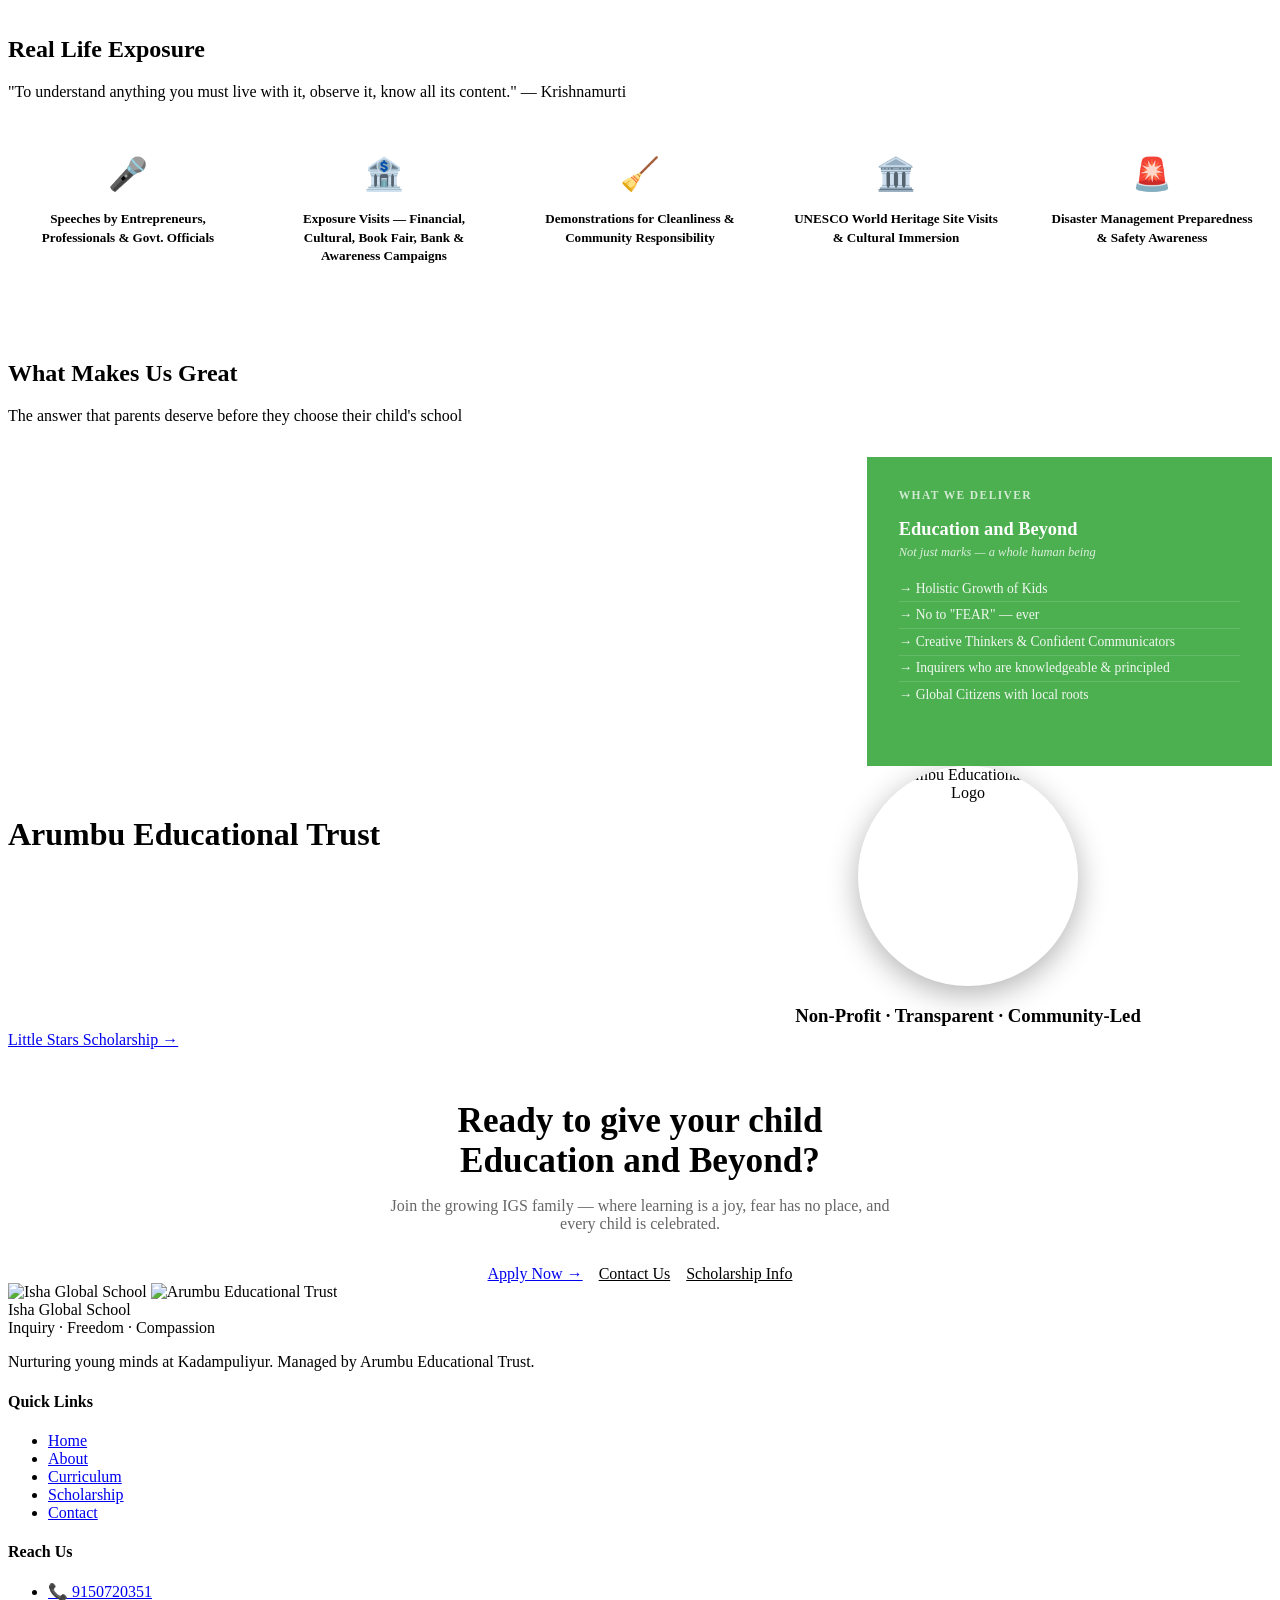
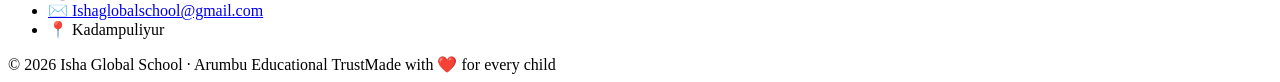
==== commit 5abea01a: "Replace Bakery with Bank in Exposure Visits heading Co-Authored-By: Claude Sonnet 4.6 <noreply@anthr" ====
--- a/about.html
+++ b/about.html
@@ -481,7 +481,7 @@
       </div>
       <div class="rle-card">
         <div class="rle-icon">🏦</div>
-        <h4>Exposure Visits — Financial, Cultural, Book Fair, Bakery &amp; Awareness Campaigns</h4>
+        <h4>Exposure Visits — Financial, Cultural, Book Fair, Bank &amp; Awareness Campaigns</h4>
       </div>
       <div class="rle-card">
         <div class="rle-icon">🧹</div>
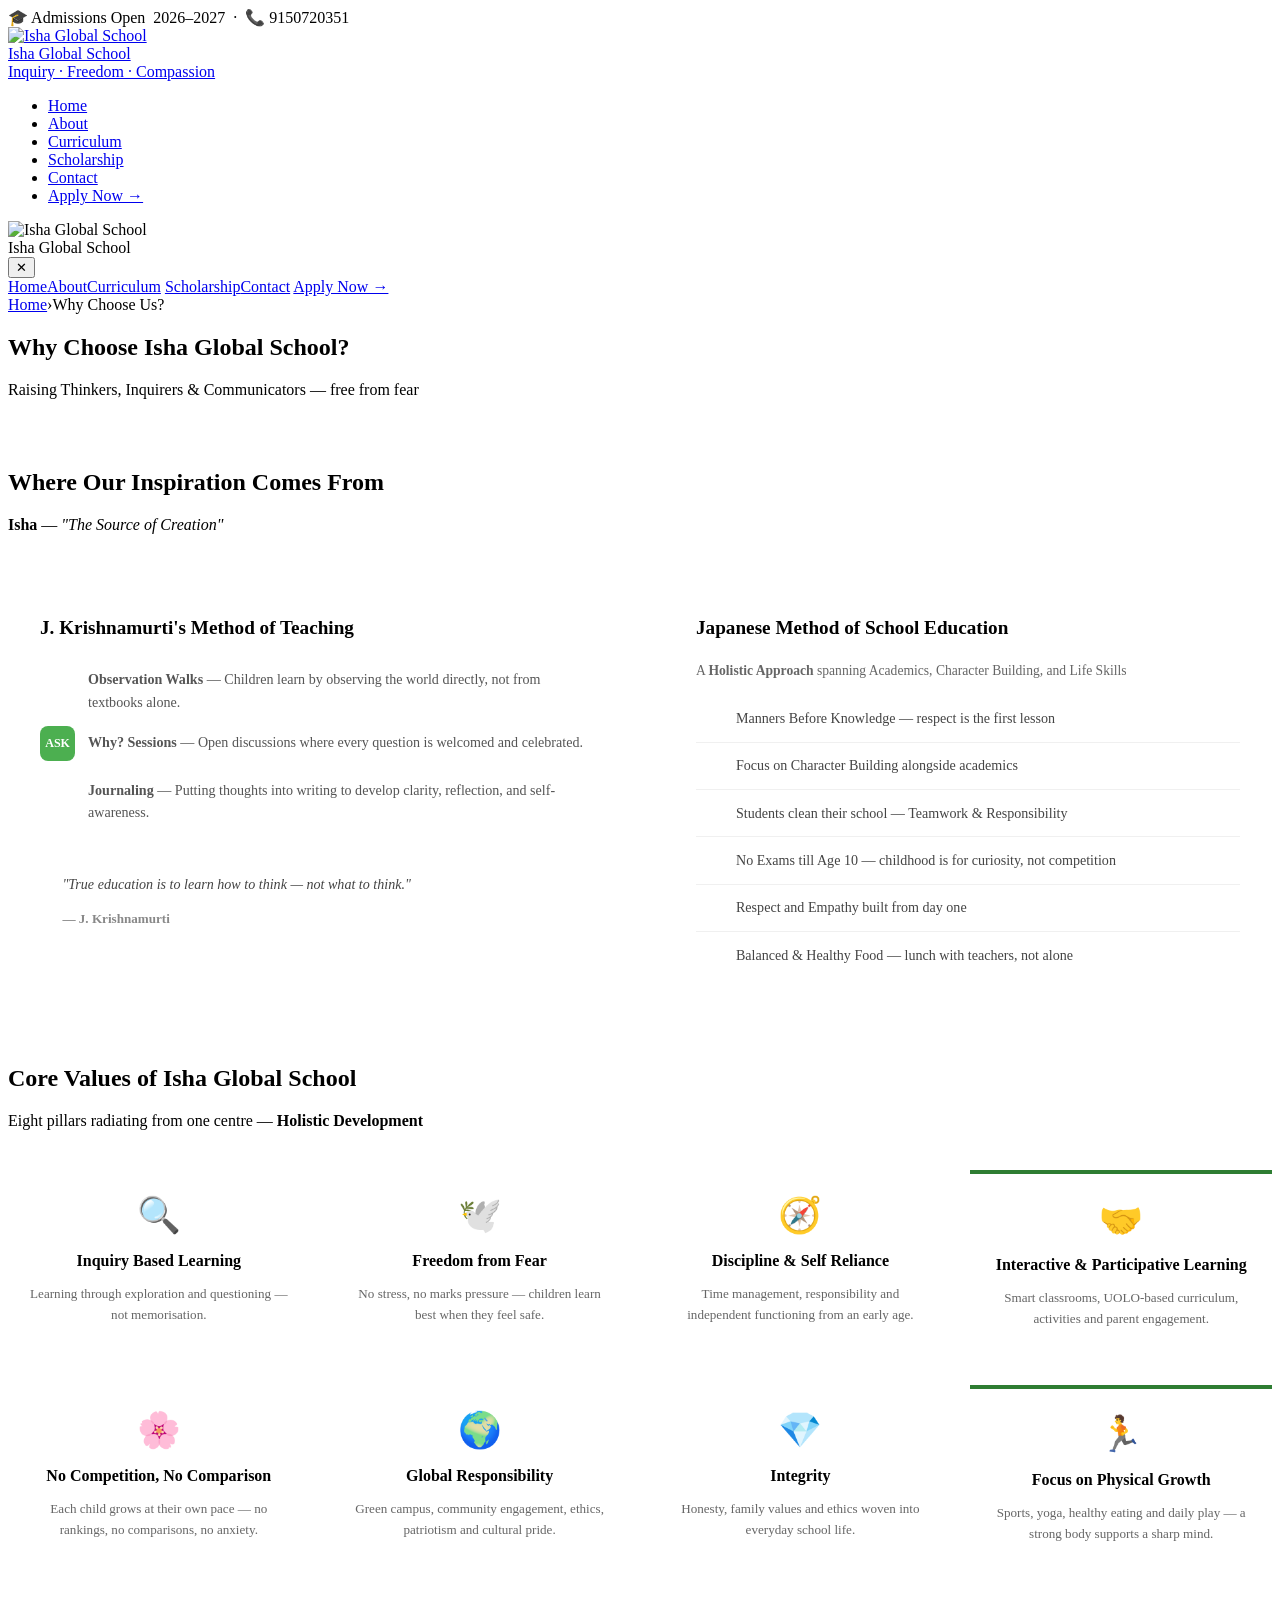
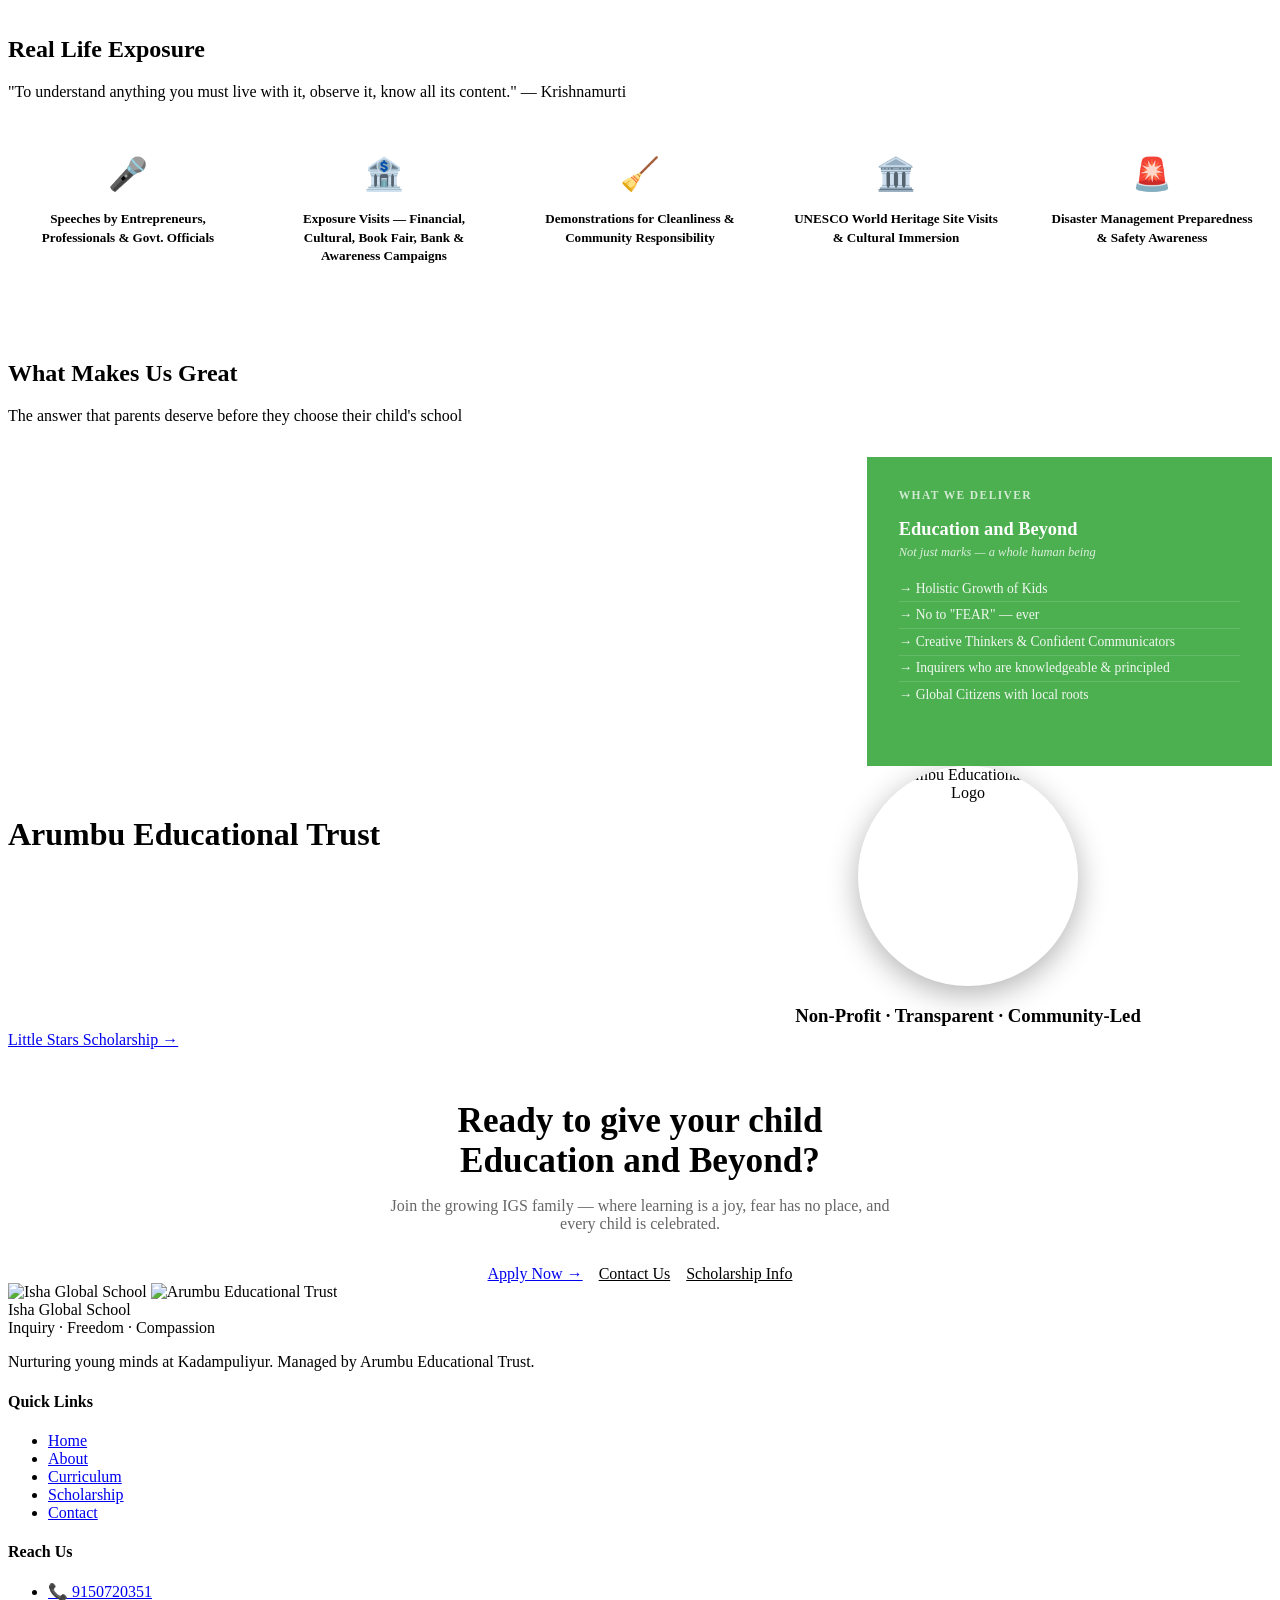
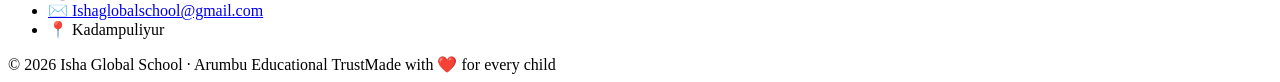
==== commit 831f3b59: "Remove "full of purpose" from about page tagline Co-Authored-By: Claude Sonnet 4.6 <noreply@anthropi" ====
--- a/about.html
+++ b/about.html
@@ -250,7 +250,7 @@
   <div class="wrap">
     <div class="breadcrumb"><a href="index.html">Home</a><span>›</span><span>Why Choose Us?</span></div>
     <h1>Why Choose <span style="color:var(--yellow)">Isha Global School?</span></h1>
-    <p>Raising Thinkers, Inquirers &amp; Communicators — free from fear, full of purpose</p>
+    <p>Raising Thinkers, Inquirers &amp; Communicators — free from fear</p>
   </div>
 </section>
 
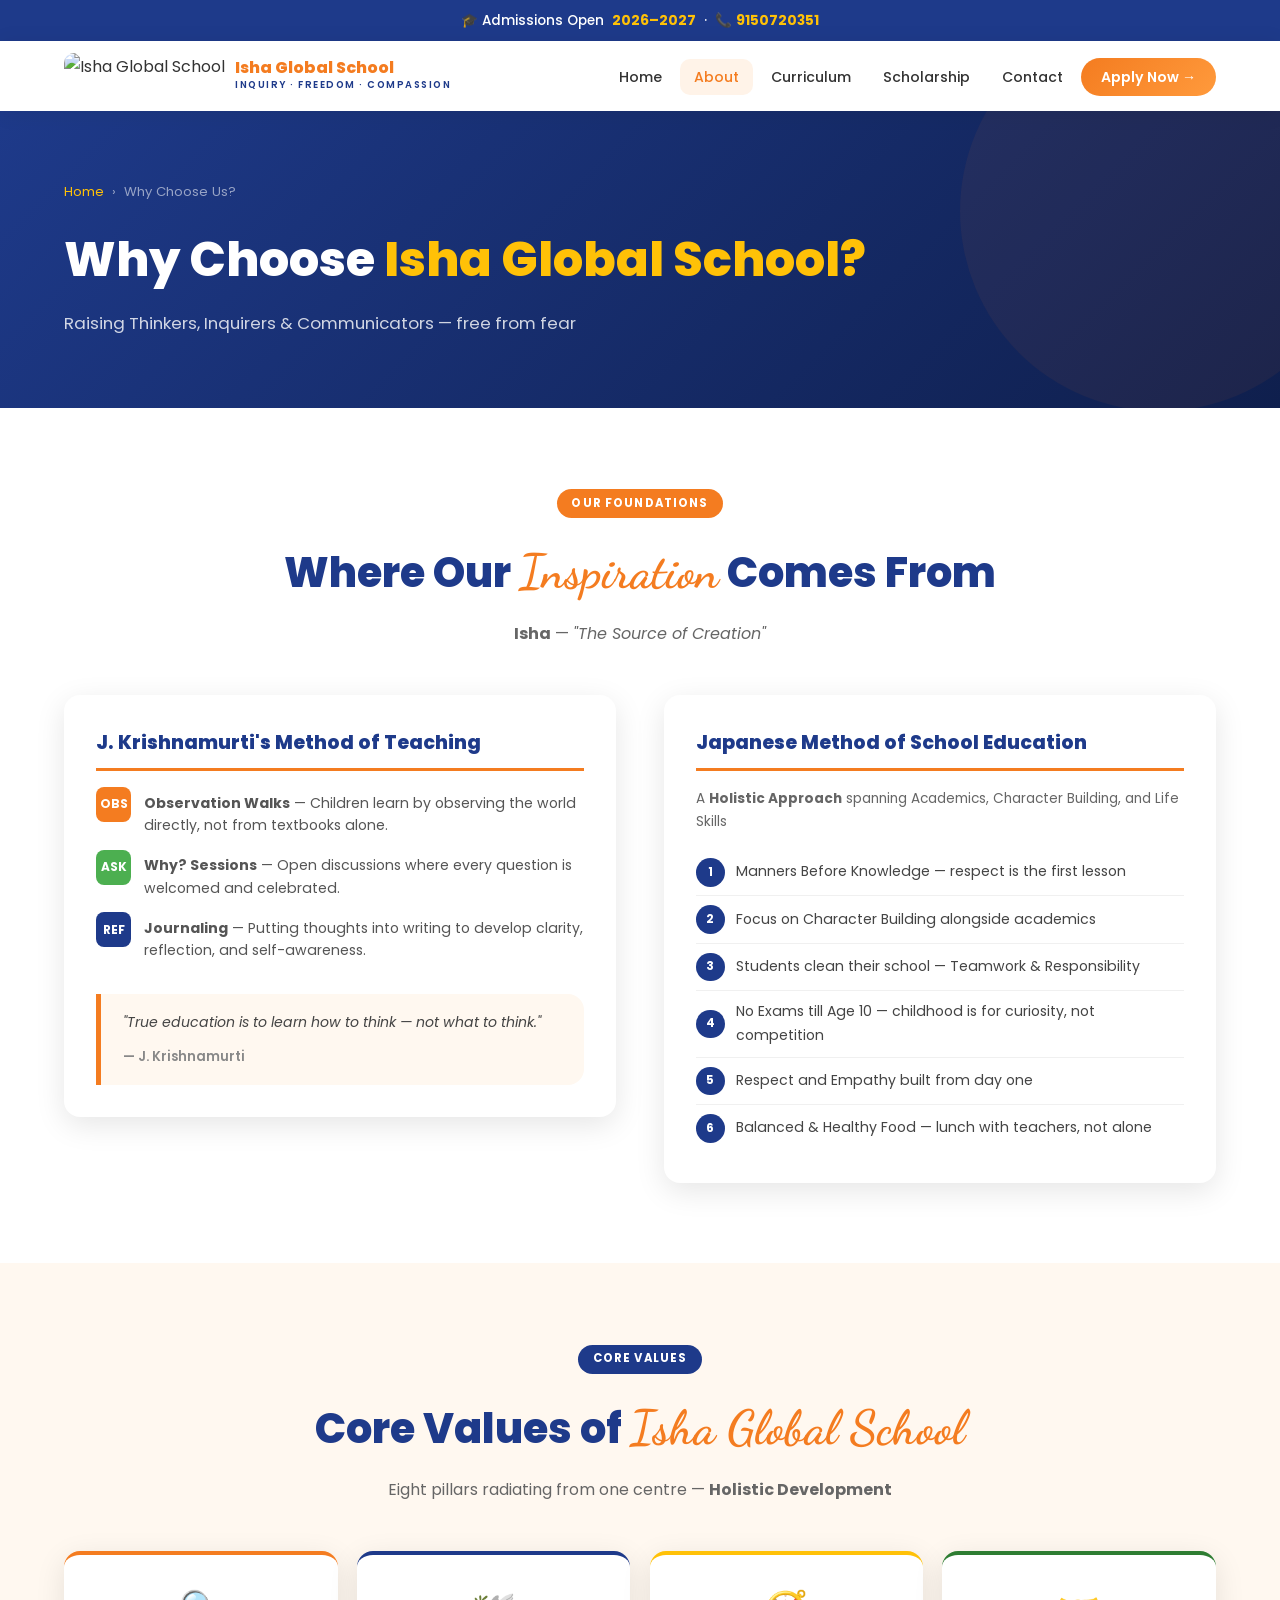
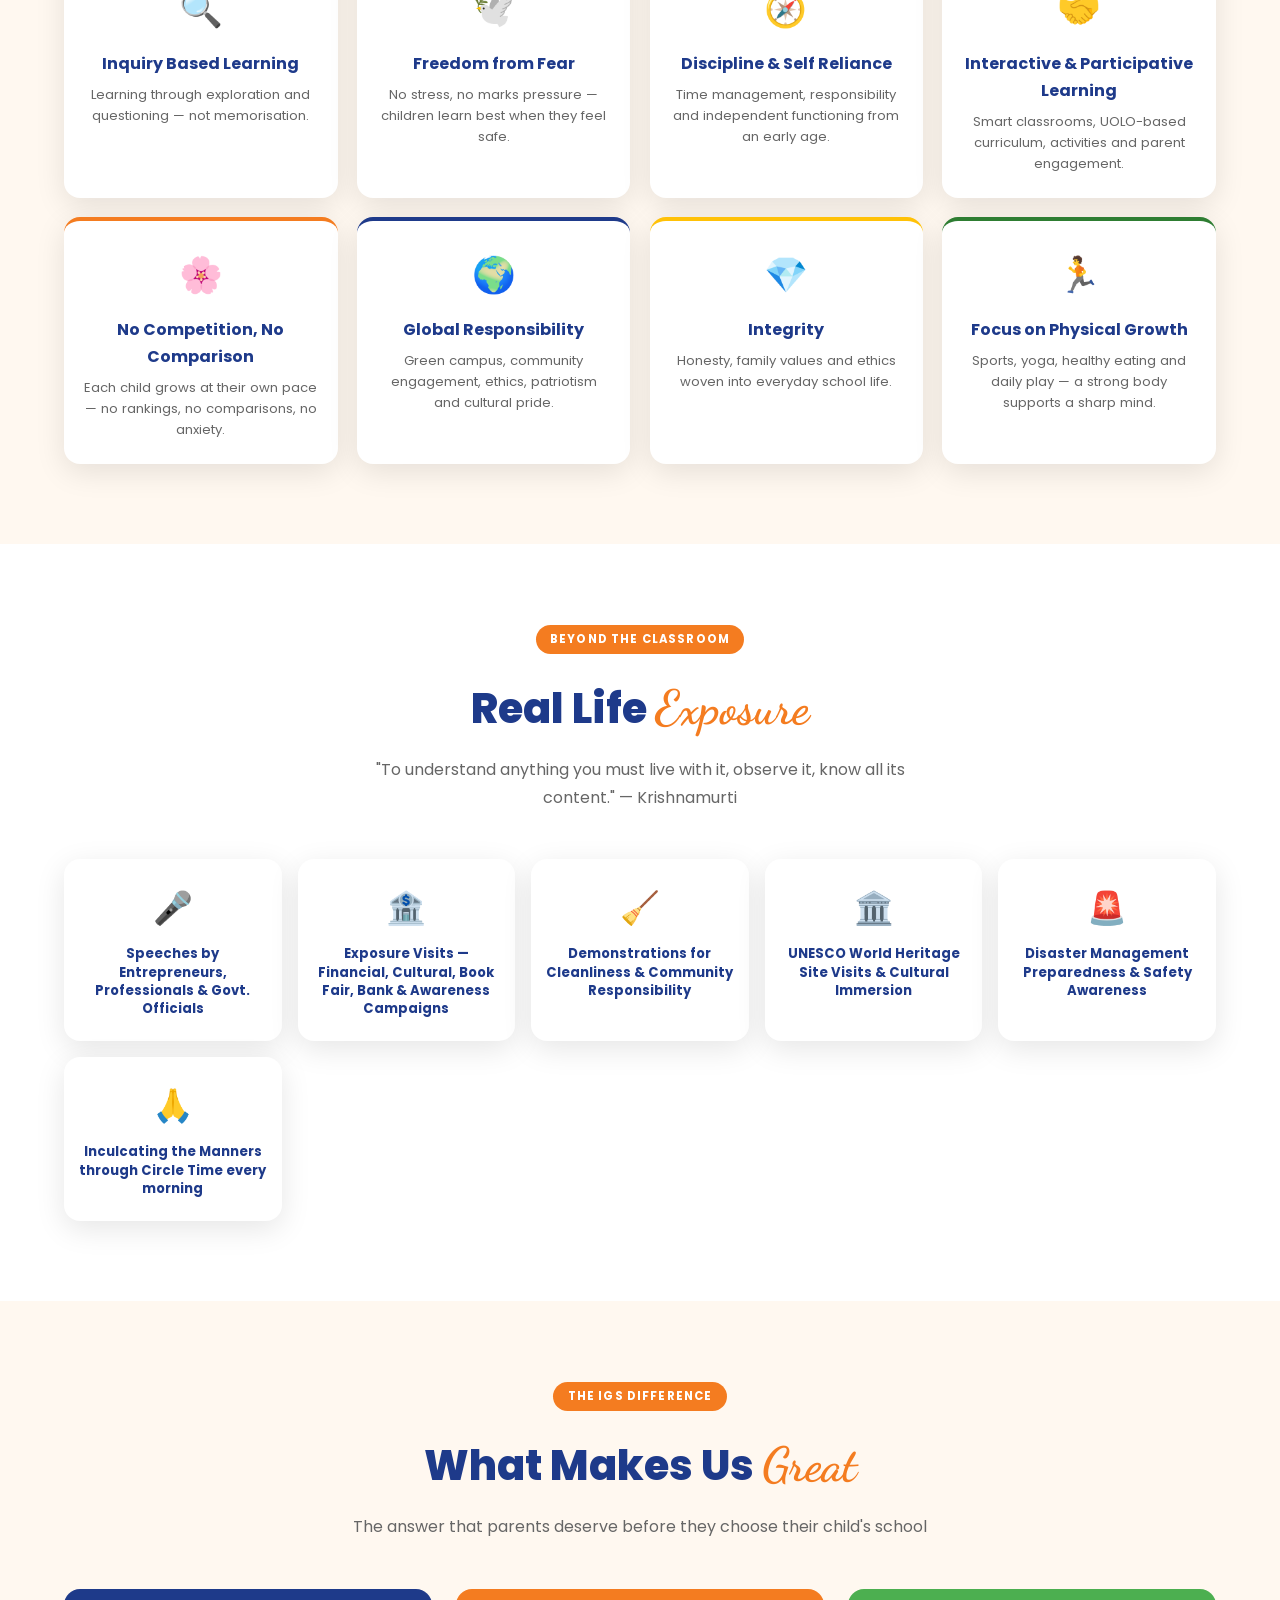
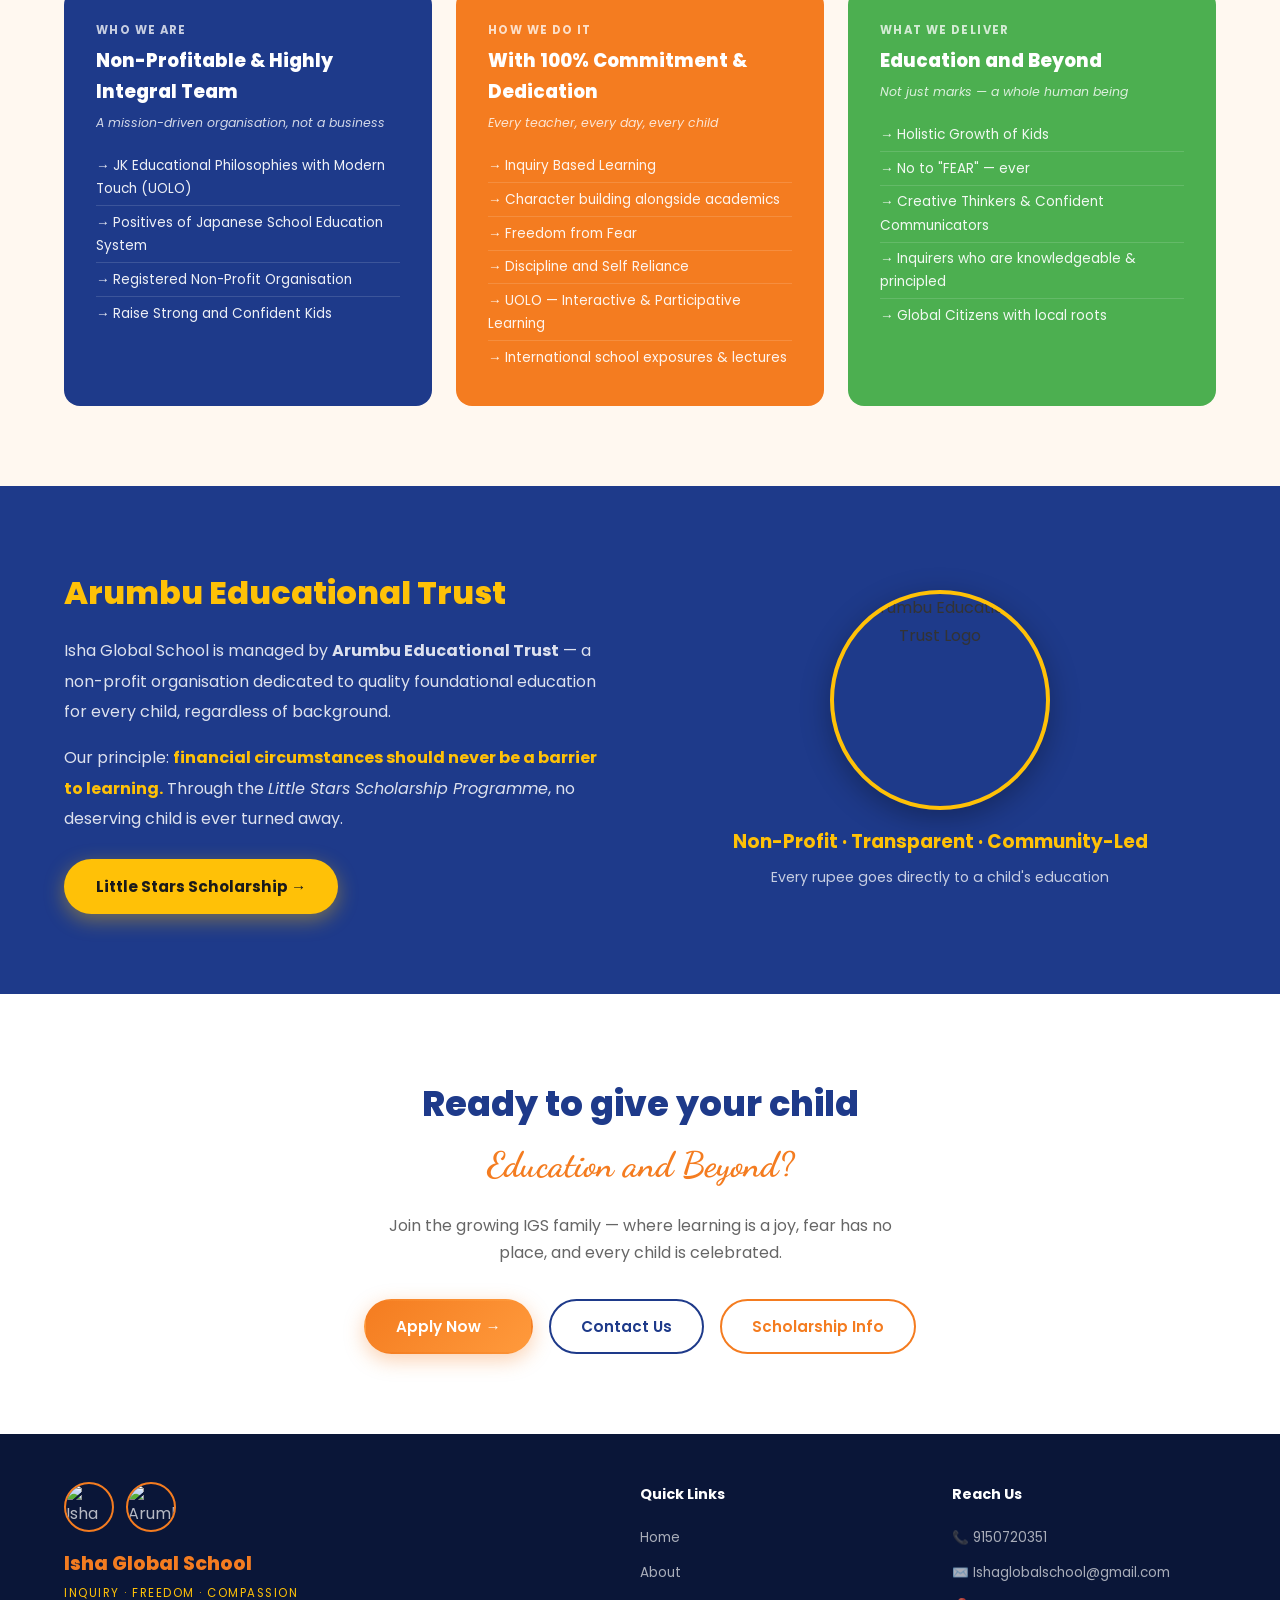
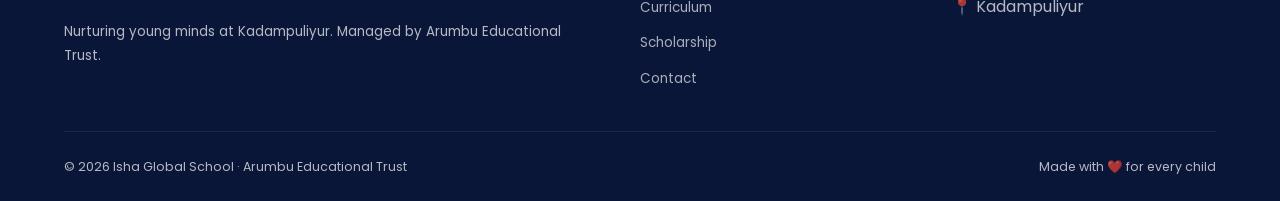
==== commit 9bd14d10: "Add Circle Time manners box to Real Life Exposure section Co-Authored-By: Claude Sonnet 4.6 <noreply" ====
--- a/about.html
+++ b/about.html
@@ -5,6 +5,7 @@
   <meta name="viewport" content="width=device-width,initial-scale=1.0"/>
   <link rel="icon" type="image/jpeg" href="Pictures/logo.jpg"/>
   <title>Why Choose Us — Isha Global School</title>
+  <link rel="canonical" href="https://www.ishaglobalschool.com/about.html"/>
   <link rel="stylesheet" href="css/style.css"/>
   <style>
     /* ── Shared helpers ── */
@@ -495,6 +496,10 @@
         <div class="rle-icon">🚨</div>
         <h4>Disaster Management Preparedness &amp; Safety Awareness</h4>
       </div>
+      <div class="rle-card">
+        <div class="rle-icon">🙏</div>
+        <h4>Inculcating the Manners through Circle Time every morning</h4>
+      </div>
     </div>
   </div>
 </section>
--- a/css/style.css
+++ b/css/style.css
@@ -0,0 +1,420 @@
+@import url('https://fonts.googleapis.com/css2?family=Poppins:wght@300;400;500;600;700;800&family=Dancing+Script:wght@600;700&family=Noto+Serif+Tamil:wght@400;600&display=swap');
+
+:root {
+  --orange: #f47c20;
+  --orange-d: #d96712;
+  --blue: #1e3a8a;
+  --blue-d: #0f1f4d;
+  --yellow: #ffc107;
+  --cream: #fff8f0;
+  --grad: linear-gradient(135deg, #f47c20, #ff9a3c);
+  --grad-blue: linear-gradient(135deg, #1e3a8a, #3b5bdb);
+  --shadow: 0 8px 30px rgba(0,0,0,.10);
+  --shadow-lg: 0 15px 50px rgba(0,0,0,.15);
+  --radius: 16px;
+  --transition: all .35s ease;
+}
+
+*, *::before, *::after { margin:0; padding:0; box-sizing:border-box; }
+html { scroll-behavior: smooth; }
+body { font-family:'Poppins',sans-serif; background:#fff; color:#333; overflow-x:hidden; line-height:1.7; }
+img { max-width:100%; display:block; }
+a { text-decoration:none; color:inherit; }
+ul { list-style:none; }
+.script { font-family:'Dancing Script',cursive; }
+.tamil { font-family:'Noto Serif Tamil',serif; }
+
+/* ── LAYOUT ── */
+.wrap { max-width:1200px; margin:0 auto; padding:0 24px; }
+section { padding:80px 0; }
+
+/* ── BUTTONS ── */
+.btn {
+  display:inline-block; padding:13px 30px; border-radius:50px;
+  font-weight:600; font-size:.95rem; cursor:pointer; transition:var(--transition);
+  border:2px solid transparent;
+}
+.btn-orange { background:var(--grad); color:#fff; box-shadow:0 6px 20px rgba(244,124,32,.35); }
+.btn-orange:hover { transform:translateY(-3px); box-shadow:0 10px 30px rgba(244,124,32,.5); }
+.btn-outline { background:transparent; color:#fff; border-color:#fff; }
+.btn-outline:hover { background:#fff; color:var(--blue); transform:translateY(-3px); }
+.btn-blue { background:var(--grad-blue); color:#fff; box-shadow:0 6px 20px rgba(30,58,138,.3); }
+.btn-blue:hover { transform:translateY(-3px); box-shadow:0 10px 30px rgba(30,58,138,.45); }
+.btn-yellow { background:var(--yellow); color:#1a1a1a; font-weight:700; box-shadow:0 6px 20px rgba(255,193,7,.4); }
+.btn-yellow:hover { transform:translateY(-3px); background:#e6ac00; }
+
+/* ── SECTION HEADERS ── */
+.section-head { text-align:center; margin-bottom:3rem; }
+.section-head h2 { font-size:clamp(1.8rem,3.5vw,2.6rem); color:var(--blue); margin-bottom:.5rem; font-weight:800; }
+.section-head h2 .script { color:var(--orange); font-size:1.15em; }
+.section-head p { color:#666; font-size:1rem; max-width:580px; margin:0 auto; }
+
+/* ── NAVBAR ── */
+nav {
+  background:rgba(255,255,255,.97); backdrop-filter:blur(12px);
+  box-shadow:0 2px 20px rgba(0,0,0,.08); position:sticky; top:0; z-index:1000; padding:12px 0;
+}
+.nav-inner { display:flex; align-items:center; justify-content:space-between; }
+.logo { display:flex; align-items:center; gap:10px; }
+.logo-icon {
+  width:46px; height:46px; background:var(--grad); border-radius:12px;
+  display:flex; align-items:center; justify-content:center;
+  color:#fff; font-weight:800; font-size:1rem; letter-spacing:-.5px;
+}
+.logo-img {
+  height:46px; width:auto; border-radius:10px; object-fit:contain;
+}
+.logo-text .name { font-size:1rem; font-weight:800; color:var(--orange); line-height:1.1; }
+.logo-text .tagline { font-size:.6rem; color:var(--blue); letter-spacing:1.5px; text-transform:uppercase; font-weight:600; }
+.nav-links { display:flex; align-items:center; gap:4px; }
+.nav-links a { padding:8px 14px; border-radius:10px; font-size:.88rem; font-weight:500; color:#333; transition:var(--transition); }
+.nav-links a:hover, .nav-links a.active { background:#fff3e8; color:var(--orange); }
+.nav-links .nav-apply { background:var(--grad); color:#fff; border-radius:50px; padding:9px 20px; font-weight:600; }
+.nav-links .nav-apply:hover { background:none; background-color:var(--orange-d); transform:translateY(-2px); }
+.trust-logo-link { display:flex; align-items:center; margin-left:12px; }
+.trust-logo { height:42px; width:42px; border-radius:50%; object-fit:cover; border:2px solid var(--orange); transition:var(--transition); }
+.trust-logo:hover { transform:scale(1.08); box-shadow:0 4px 12px rgba(244,124,32,.3); }
+.hamburger { display:none; flex-direction:column; gap:5px; cursor:pointer; padding:5px; }
+.hamburger span { display:block; width:24px; height:2px; background:var(--blue); border-radius:2px; transition:var(--transition); }
+
+/* ── MOBILE MENU ── */
+.mob-nav {
+  display:none; position:fixed; inset:0; background:#fff; z-index:999;
+  flex-direction:column; padding:24px; overflow-y:auto;
+}
+.mob-nav.open { display:flex; }
+.mob-top { display:flex; justify-content:space-between; align-items:center; margin-bottom:2rem; }
+.mob-close { font-size:1.6rem; background:none; border:none; cursor:pointer; color:#333; }
+.mob-nav a { padding:14px 16px; border-radius:12px; font-weight:500; font-size:1rem; color:#333; border-bottom:1px solid #f5f5f5; transition:var(--transition); }
+.mob-nav a:hover { background:#fff3e8; color:var(--orange); }
+.mob-apply { background:var(--grad); color:#fff !important; border-radius:50px; text-align:center; margin-top:1rem; border:none !important; }
+
+/* ── TOP BANNER ── */
+.top-banner { background:var(--blue); color:#fff; text-align:center; padding:9px; font-size:.85rem; font-weight:500; }
+.top-banner span { color:var(--yellow); font-weight:700; }
+
+/* ── HERO ── */
+.hero {
+  background:linear-gradient(135deg,#fff8f0 0%,#ffe9d6 50%,#ffd4a8 100%);
+  padding:90px 0 80px; position:relative; overflow:hidden;
+}
+.hero::before {
+  content:''; position:absolute; width:500px; height:500px; border-radius:50%;
+  background:var(--orange); opacity:.08; top:-150px; right:-100px;
+}
+.hero::after {
+  content:''; position:absolute; width:350px; height:350px; border-radius:50%;
+  background:var(--blue); opacity:.06; bottom:-100px; left:-80px;
+}
+.hero-inner { display:grid; grid-template-columns:1fr 1fr; gap:3rem; align-items:center; position:relative; z-index:1; }
+.hero-badge { display:inline-block; background:var(--blue); color:#fff; padding:8px 20px; border-radius:25px; font-size:.78rem; font-weight:700; letter-spacing:1.5px; text-transform:uppercase; margin-bottom:1.2rem; box-shadow:0 4px 15px rgba(30,58,138,.3); }
+.hero h1 { font-size:clamp(2rem,4vw,3.2rem); color:var(--blue); font-weight:800; line-height:1.15; margin-bottom:1rem; }
+.hero h1 .script { color:var(--orange); font-size:1.1em; display:block; }
+.hero-kural { background:rgba(255,255,255,.7); backdrop-filter:blur(8px); border-left:4px solid var(--orange); border-radius:0 12px 12px 0; padding:14px 18px; margin-bottom:1.5rem; }
+.hero-kural .k-text { font-family:'Noto Serif Tamil',serif; font-size:.95rem; color:var(--blue); line-height:1.8; }
+.hero-kural .k-num { font-size:.72rem; color:#888; margin-top:.3rem; }
+.hero-sub { color:#555; font-size:1rem; margin-bottom:2rem; line-height:1.7; }
+.hero-btns { display:flex; gap:14px; flex-wrap:wrap; }
+.hero-img-wrap { position:relative; display:flex; justify-content:center; }
+.hero-img { border-radius:24px; box-shadow:var(--shadow-lg); width:100%; max-width:460px; height:380px; object-fit:cover; animation:float 4s ease-in-out infinite; }
+.hero-img-placeholder { border-radius:24px; box-shadow:var(--shadow-lg); width:100%; max-width:460px; height:380px; background:linear-gradient(135deg,#ffe9d6,#ffd4a8); display:flex; align-items:center; justify-content:center; font-size:6rem; animation:float 4s ease-in-out infinite; }
+.hero-float-badge {
+  position:absolute; bottom:20px; left:-20px;
+  background:#fff; border-radius:14px; padding:12px 18px;
+  box-shadow:var(--shadow); display:flex; align-items:center; gap:10px; z-index:2;
+}
+.hero-float-badge .hfb-icon { font-size:1.6rem; }
+.hero-float-badge .hfb-text strong { display:block; font-size:.85rem; color:var(--blue); }
+.hero-float-badge .hfb-text span { font-size:.72rem; color:#888; }
+
+@keyframes float { 0%,100%{transform:translateY(0)} 50%{transform:translateY(-14px)} }
+
+/* ── STATS STRIP ── */
+.stats-strip { background:var(--blue); padding:24px 0; }
+.stats-inner { display:flex; justify-content:space-around; flex-wrap:wrap; gap:1.5rem; }
+.stat { text-align:center; color:#fff; padding:1rem 1.2rem; border-radius:12px; cursor:default; transition:transform .3s ease,background .3s ease,box-shadow .3s ease; }
+.stat:hover { transform:translateY(-8px) scale(1.08); background:rgba(255,255,255,.1); box-shadow:0 10px 30px rgba(0,0,0,.25); }
+.stat .num { font-size:1.9rem; font-weight:800; color:var(--yellow); line-height:1; transition:transform .3s ease; }
+.stat:hover .num { transform:scale(1.15); }
+.stat .lbl { font-size:.75rem; color:rgba(255,255,255,.75); margin-top:3px; transition:color .3s ease; }
+.stat:hover .lbl { color:#fff; }
+.stat-photo { width:64px; height:64px; border-radius:50%; object-fit:cover; margin:0 auto 10px; border:3px solid var(--yellow); box-shadow:0 4px 12px rgba(0,0,0,.25); }
+.stats-with-photos .stat { display:flex; flex-direction:column; align-items:center; }
+.dashboard-banner { width:100%; height:280px; object-fit:cover; border-radius:var(--radius); box-shadow:0 6px 20px rgba(0,0,0,.25); }
+
+/* ── CORRESPONDENT'S DESK ── */
+.corr-section { background:#fff; }
+.corr-inner { display:grid; grid-template-columns:auto 1fr; gap:2.5rem; align-items:center; }
+.corr-logo { flex-shrink:0; text-align:center; }
+.corr-trust-img { width:180px; height:180px; border-radius:50%; object-fit:cover; border:4px solid var(--orange); box-shadow:0 8px 28px rgba(244,124,32,.2); }
+.corr-content h2 { font-size:clamp(1.6rem,3vw,2.2rem); color:var(--blue); font-weight:800; margin-bottom:1.2rem; }
+.corr-content h2 .script { color:var(--orange); }
+.corr-content p { font-size:.92rem; color:#555; line-height:1.9; margin-bottom:.8rem; }
+.corr-sign { margin-top:1.5rem; padding-top:1rem; border-top:2px solid var(--orange); }
+.corr-sign strong { display:block; color:var(--blue); font-size:1rem; }
+.corr-sign span { display:block; font-size:.82rem; color:#888; line-height:1.6; }
+
+/* ── EVENTS ── */
+.events-section { background:var(--cream); }
+.events-header { display:flex; align-items:center; justify-content:space-between; margin-bottom:2rem; flex-wrap:wrap; gap:1rem; }
+.events-header h2 { font-size:clamp(1.6rem,3vw,2.2rem); color:var(--blue); font-weight:800; }
+.events-header h2 .script { color:var(--orange); }
+.events-nav { display:flex; gap:10px; }
+.ev-btn { width:42px; height:42px; border-radius:50%; border:2px solid var(--orange); background:#fff; color:var(--orange); font-size:1.1rem; cursor:pointer; transition:var(--transition); display:flex; align-items:center; justify-content:center; }
+.ev-btn:hover { background:var(--orange); color:#fff; }
+.events-track-wrap { overflow:hidden; }
+.events-track { display:flex; gap:20px; transition:transform .6s cubic-bezier(.25,.8,.25,1); }
+.event-card {
+  flex:0 0 300px; background:#fff; border-radius:var(--radius);
+  box-shadow:var(--shadow); border-top:none; transition:transform .35s ease,box-shadow .35s ease;
+  cursor:pointer; position:relative; overflow:hidden;
+}
+.event-card:hover { transform:translateY(-10px) scale(1.02); box-shadow:0 18px 45px rgba(0,0,0,.18); }
+.ev-img-wrap { position:relative; overflow:hidden; height:180px; cursor:pointer; }
+.ev-img { width:100%; height:100%; object-fit:cover; display:block; transition:transform .45s ease; }
+.event-card:hover .ev-img { transform:scale(1.1); }
+
+/* Event image full popup on hover */
+.ev-img-wrap::after { content:'Click to view'; position:absolute; bottom:8px; right:8px; background:rgba(0,0,0,.6); color:#fff; font-size:.68rem; font-weight:600; padding:4px 10px; border-radius:12px; opacity:0; transition:opacity .3s ease; pointer-events:none; }
+.ev-img-wrap:hover::after { opacity:1; }
+.ev-img-popup { display:none; position:fixed; inset:0; background:rgba(0,0,0,.88); z-index:3000; align-items:center; justify-content:center; cursor:default; backdrop-filter:blur(6px); }
+.ev-img-popup.open { display:flex; }
+.ev-img-popup img { max-width:90vw; max-height:90vh; object-fit:contain; border-radius:12px; box-shadow:0 20px 60px rgba(0,0,0,.5); animation:evPopIn .3s ease; cursor:zoom-out; }
+@keyframes evPopIn { from{opacity:0;transform:scale(.8)} to{opacity:1;transform:scale(1)} }
+.ev-popup-close { position:absolute; top:16px; right:16px; width:40px; height:40px; border-radius:50%; border:2px solid rgba(255,255,255,.55); background:rgba(0,0,0,.45); color:#fff; font-size:1rem; cursor:pointer; display:flex; align-items:center; justify-content:center; z-index:10; transition:background .2s; }
+.ev-popup-close:hover { background:rgba(255,255,255,.25); }
+.ev-popup-nav { position:absolute; top:50%; transform:translateY(-50%); width:52px; height:52px; border-radius:50%; border:2px solid rgba(255,255,255,.55); background:rgba(0,0,0,.45); color:#fff; font-size:1.5rem; cursor:pointer; display:flex; align-items:center; justify-content:center; z-index:10; transition:background .2s,border-color .2s; }
+.ev-popup-nav:hover { background:rgba(255,255,255,.2); border-color:#fff; }
+.ev-popup-prev { left:20px; }
+.ev-popup-next { right:20px; }
+.ev-gallery-wrap { cursor:default; display:grid; grid-template-columns:1fr 1fr; gap:3px; }
+.ev-gallery-wrap::after { display:none; }
+.event-card:hover .ev-gallery-wrap .ev-img { transform:none; }
+.ev-gallery-wrap .ev-img { cursor:pointer; }
+.ev-gallery-wrap .ev-img:hover { transform:scale(1.06); }
+.ev-body { padding:18px 20px 20px; }
+.ev-name { font-size:1.05rem; font-weight:700; color:var(--blue); margin-bottom:6px; line-height:1.3; transition:color .3s ease; }
+.event-card:hover .ev-name { color:var(--orange); }
+.ev-desc { font-size:.84rem; color:#666; margin-bottom:14px; line-height:1.6; }
+.ev-tag { display:inline-block; background:#fff3e8; color:var(--orange); font-size:.72rem; font-weight:600; padding:4px 12px; border-radius:20px; transition:background .3s ease,color .3s ease; }
+.event-card:hover .ev-tag { background:var(--orange); color:#fff; }
+
+/* ── WHY CHOOSE US ── */
+.why-grid { display:grid; grid-template-columns:repeat(auto-fit,minmax(240px,1fr)); gap:20px; }
+.why-card {
+  background:#fff; border-radius:var(--radius); padding:24px; box-shadow:var(--shadow);
+  border-top:4px solid transparent; transition:var(--transition); position:relative; overflow:hidden;
+}
+.why-card::after { content:''; position:absolute; top:0; left:0; right:0; height:4px; background:var(--grad); transform:scaleX(0); transform-origin:left; transition:var(--transition); }
+.why-card:hover { transform:translateY(-10px) scale(1.03); box-shadow:0 16px 40px rgba(244,124,32,.18); }
+.why-card:hover::after { transform:scaleX(1); }
+.why-num { background:var(--grad); color:#fff; width:36px; height:36px; border-radius:10px; display:flex; align-items:center; justify-content:center; font-weight:800; font-size:.85rem; margin-bottom:12px; transition:transform .3s ease; }
+.why-card:hover .why-num { transform:scale(1.15) rotate(-5deg); }
+.why-card h3 { color:var(--blue); font-size:.98rem; margin-bottom:6px; font-weight:700; transition:color .3s ease; }
+.why-card:hover h3 { color:var(--orange); }
+.why-card p { font-size:.84rem; color:#666; }
+
+/* ── DIFFERENT ── */
+.diff-section { background:var(--blue); }
+.diff-section .section-head h2 { color:#fff; }
+.diff-section .section-head p { color:rgba(255,255,255,.75); }
+.diff-table { width:100%; border-collapse:collapse; border-radius:var(--radius); overflow:hidden; }
+.diff-table th { padding:18px 20px; font-size:.95rem; font-weight:700; text-align:center; }
+.diff-table th:first-child { background:rgba(255,255,255,.12); color:rgba(255,255,255,.8); }
+.diff-table th:last-child { background:var(--yellow); color:var(--blue); }
+.diff-table td { padding:14px 20px; border-bottom:1px solid rgba(255,255,255,.08); font-size:.88rem; text-align:center; }
+.diff-table tr:last-child td { border-bottom:none; }
+.diff-table td:first-child { color:rgba(255,255,255,.65); }
+.diff-table td:last-child { color:#fff; font-weight:600; background:rgba(255,255,255,.06); }
+.diff-table .x { color:#ff6b6b; margin-right:4px; }
+.diff-table .c { color:#51cf66; margin-right:4px; }
+
+/* ── LEARNER PROFILE ── */
+.learner-grid { display:grid; grid-template-columns:repeat(auto-fit,minmax(220px,1fr)); gap:24px; }
+.learner-card {
+  text-align:center; padding:36px 24px; background:#fff; border-radius:20px;
+  box-shadow:var(--shadow); transition:var(--transition); position:relative; overflow:hidden;
+}
+.learner-card::before { content:''; position:absolute; top:0; left:0; right:0; height:5px; background:var(--grad); transition:height .3s ease; }
+.learner-card:hover { transform:translateY(-10px) scale(1.03); box-shadow:0 16px 40px rgba(244,124,32,.2); }
+.learner-card:hover::before { height:8px; }
+.learner-card .lc-icon { font-size:3rem; margin-bottom:14px; display:block; transition:transform .3s ease; }
+.learner-card:hover .lc-icon { animation:lcBounce .5s ease; }
+.learner-card h3 { color:var(--blue); margin-bottom:8px; font-size:1.1rem; font-weight:700; transition:color .3s ease; }
+.learner-card:hover h3 { color:var(--orange); }
+.learner-card p { font-size:.85rem; color:#666; line-height:1.7; transition:color .3s ease; }
+.learner-card:hover p { color:#333; }
+@keyframes lcBounce{0%{transform:scale(1)}30%{transform:scale(1.3)}60%{transform:scale(.9)}100%{transform:scale(1)}}
+
+/* ── SCHOLARSHIP TEASER ── */
+.schol-teaser {
+  background:linear-gradient(135deg,#fff8dc,#fff0b3);
+  border-radius:24px; padding:3rem; display:flex; align-items:center; gap:2.5rem;
+  box-shadow:var(--shadow); position:relative; overflow:hidden; transition:transform .35s ease,box-shadow .35s ease;
+}
+.schol-teaser:hover { transform:translateY(-6px); box-shadow:0 18px 45px rgba(255,193,7,.3); }
+.schol-teaser::before { content:'⭐'; position:absolute; font-size:12rem; opacity:.06; right:-20px; top:-20px; }
+.schol-star { font-size:4rem; flex-shrink:0; animation:pulse 2s ease-in-out infinite; }
+.schol-teaser h2 { color:var(--orange); font-size:1.8rem; margin-bottom:.5rem; font-weight:800; }
+.schol-teaser p { color:#555; margin-bottom:1.5rem; }
+@keyframes pulse { 0%,100%{transform:scale(1)} 50%{transform:scale(1.08)} }
+
+/* ── APPS SECTION ── */
+.apps-section { background:var(--cream); }
+.apps-grid { display:grid; grid-template-columns:repeat(3,1fr); gap:24px; }
+.app-card {
+  background:#fff; border-radius:var(--radius); padding:2rem; box-shadow:var(--shadow);
+  border-top:5px solid var(--blue); transition:var(--transition); position:relative;
+}
+.app-card:hover { transform:translateY(-8px); box-shadow:var(--shadow-lg); }
+.app-card-highlight { border-top-color:var(--orange); background:linear-gradient(180deg,#fff8f0,#fff); }
+.app-icon { font-size:2.8rem; margin-bottom:1rem; }
+.app-card h3 { color:var(--blue); font-size:1.15rem; font-weight:800; margin-bottom:.5rem; }
+.app-desc { font-size:.88rem; color:#555; line-height:1.7; margin-bottom:1rem; }
+.app-features { list-style:none; padding:0; margin:0; }
+.app-features li { font-size:.82rem; color:#444; padding:.4rem 0; border-bottom:1px solid #f0f0f0; display:flex; align-items:center; gap:.5rem; }
+.app-features li:last-child { border-bottom:none; }
+.app-features li::before { content:'✦'; color:var(--orange); font-size:.7rem; flex-shrink:0; }
+
+/* ── ABOUT PAGE ── */
+.page-hero {
+  background:linear-gradient(135deg,var(--blue),var(--blue-d));
+  padding:70px 0; color:#fff; position:relative; overflow:hidden;
+}
+.page-hero::before { content:''; position:absolute; width:400px; height:400px; border-radius:50%; background:var(--orange); opacity:.06; top:-100px; right:-80px; }
+.page-hero .wrap { position:relative; z-index:1; }
+.breadcrumb { display:flex; gap:8px; align-items:center; font-size:.82rem; color:rgba(255,255,255,.55); margin-bottom:1rem; }
+.breadcrumb a { color:var(--yellow); }
+.page-hero h1 { font-size:clamp(2rem,4vw,3rem); color:#fff; font-weight:800; margin-bottom:.5rem; }
+.page-hero p { color:rgba(255,255,255,.8); font-size:1.05rem; }
+
+.philosophy-quote { border-left:5px solid var(--orange); padding:1.5rem 2rem; background:#fff8f0; border-radius:0 16px 16px 0; }
+.philosophy-quote blockquote { font-size:1.05rem; font-style:italic; color:var(--blue); line-height:1.9; font-weight:500; }
+.philosophy-quote cite { display:block; margin-top:.75rem; font-size:.8rem; color:#888; font-style:normal; font-weight:600; }
+
+.mgmt-card { display:flex; gap:2rem; background:#fff; border-radius:20px; padding:2.5rem; box-shadow:var(--shadow); align-items:flex-start; transition:transform .35s ease,box-shadow .35s ease; }
+.mgmt-card:hover { transform:translateY(-6px); box-shadow:0 14px 35px rgba(0,0,0,.15); }
+.mgmt-photo { width:140px; height:140px; border-radius:50%; flex-shrink:0; border:4px solid var(--orange); background:#fff8f0; display:flex; align-items:center; justify-content:center; font-size:3.5rem; object-fit:cover; }
+.mgmt-info h3 { color:var(--blue); font-size:1.2rem; margin-bottom:.2rem; }
+.mgmt-info .role { color:var(--orange); font-size:.85rem; font-weight:600; margin-bottom:1rem; }
+.mgmt-info blockquote { border-left:3px solid var(--yellow); padding-left:1rem; color:#555; font-style:italic; line-height:1.8; font-size:.92rem; }
+
+.val-grid { display:grid; grid-template-columns:repeat(3,1fr); gap:20px; }
+.val-card { text-align:center; padding:2.5rem 1.5rem; background:#fff; border-radius:var(--radius); box-shadow:var(--shadow); transition:transform .35s ease,box-shadow .35s ease; cursor:default; }
+.val-card:hover { transform:translateY(-10px) scale(1.04); box-shadow:0 16px 40px rgba(244,124,32,.2); }
+.val-icon { font-size:2.8rem; margin-bottom:1rem; display:block; transition:transform .3s ease; }
+.val-card:hover .val-icon { animation:lcBounce .5s ease; }
+.val-card h3 { color:var(--orange); font-size:1.1rem; margin-bottom:.5rem; font-weight:700; transition:color .3s ease; }
+.val-card:hover h3 { color:var(--blue); }
+.val-card p { font-size:.85rem; color:#666; transition:color .3s ease; }
+.val-card:hover p { color:#333; }
+
+/* ── CURRICULUM PAGE ── */
+.approach-grid { display:grid; grid-template-columns:repeat(3,1fr); gap:24px; }
+.approach-card { background:#fff; border-radius:var(--radius); padding:2rem; box-shadow:var(--shadow); border-top:5px solid var(--blue); transition:transform .35s ease,box-shadow .35s ease; cursor:default; overflow:hidden; }
+.approach-card:hover { transform:translateY(-10px) scale(1.03); box-shadow:0 16px 40px rgba(30,58,138,.2); }
+.approach-card:hover .ac-icon { animation:lcBounce .5s ease; }
+.approach-card .ac-icon { font-size:2.2rem; margin-bottom:1rem; transition:transform .3s ease; }
+.approach-card h3 { color:var(--blue); margin-bottom:.5rem; font-size:1.05rem; font-weight:700; transition:color .3s ease; }
+.approach-card:hover h3 { color:var(--orange); }
+.approach-card p { font-size:.86rem; color:#666; line-height:1.7; }
+.approach-card ul { margin-top:.75rem; padding-left:1rem; }
+.approach-card ul li { font-size:.82rem; color:#666; margin-bottom:.3rem; }
+.approach-card ul li::before { content:'✦ '; color:var(--orange); }
+
+.pill-wrap { display:flex; flex-wrap:wrap; gap:12px; justify-content:center; }
+.pill { display:inline-flex; align-items:center; gap:6px; background:#fff; border:2px solid #e8edf5; border-radius:50px; padding:10px 20px; font-size:.88rem; font-weight:500; color:var(--blue); box-shadow:var(--shadow); transition:transform .3s ease,background .3s ease,color .3s ease,border-color .3s ease,box-shadow .3s ease; cursor:default; }
+.pill:hover { background:var(--blue); color:#fff; border-color:var(--blue); transform:translateY(-6px) scale(1.05); box-shadow:0 10px 25px rgba(30,58,138,.25); }
+
+/* ── SCHOLARSHIP PAGE ── */
+.schol-hero { background:linear-gradient(135deg,#ff8c00,var(--orange)); color:#fff; padding:80px 0; text-align:center; position:relative; overflow:hidden; }
+.schol-hero::before { content:'⭐'; position:absolute; font-size:20rem; opacity:.05; top:-3rem; right:-3rem; }
+.schol-hero h1 { color:#fff; font-size:clamp(2rem,4vw,3rem); font-weight:800; margin-bottom:.75rem; }
+.schol-hero p { color:rgba(255,255,255,.9); font-size:1.05rem; max-width:560px; margin:0 auto; }
+
+.step-grid { display:grid; grid-template-columns:repeat(3,1fr); gap:24px; }
+.step-card { text-align:center; padding:2rem 1.5rem; background:#fff; border-radius:var(--radius); box-shadow:var(--shadow); transition:transform .35s ease,box-shadow .35s ease; cursor:default; }
+.step-card:hover { transform:translateY(-8px) scale(1.03); box-shadow:0 14px 35px rgba(244,124,32,.2); }
+.step-card:hover .step-num { transform:scale(1.15); }
+.step-card:hover h3 { color:var(--orange); }
+.step-num { width:52px; height:52px; background:var(--grad); color:#fff; border-radius:50%; display:flex; align-items:center; justify-content:center; font-weight:800; font-size:1.2rem; margin:0 auto 1rem; box-shadow:0 6px 18px rgba(244,124,32,.35); transition:transform .3s ease; }
+.step-card h3 { color:var(--blue); margin-bottom:.5rem; font-size:1rem; font-weight:700; transition:color .3s ease; }
+.step-card p { font-size:.84rem; color:#666; }
+
+.elig-list li { display:flex; gap:12px; align-items:flex-start; padding:12px 0; border-bottom:1px solid #f0f0f0; font-size:.92rem; color:#444; }
+.elig-list li:last-child { border-bottom:none; }
+.elig-list li::before { content:'✓'; color:#22c55e; font-weight:800; flex-shrink:0; margin-top:2px; }
+
+/* ── CONTACT PAGE ── */
+.contact-grid { display:grid; grid-template-columns:1fr 1.4fr; gap:2rem; align-items:start; }
+.cinfo-card { background:var(--grad-blue); color:#fff; border-radius:20px; padding:2.5rem; }
+.cinfo-card h3 { color:var(--yellow); margin-bottom:1.5rem; font-size:1.15rem; }
+.c-item { display:flex; gap:14px; margin-bottom:1.5rem; align-items:flex-start; }
+.c-item .ci-icon { font-size:1.4rem; flex-shrink:0; }
+.c-item .ci-label { font-size:.7rem; color:rgba(255,255,255,.6); margin-bottom:3px; letter-spacing:.5px; text-transform:uppercase; }
+.c-item .ci-val { font-weight:600; color:#fff; }
+.c-item .ci-val a { color:#fff; }
+.map-wrap { border-radius:var(--radius); overflow:hidden; box-shadow:var(--shadow); }
+.map-wrap iframe { width:100%; height:400px; border:0; display:block; }
+
+.faq details { background:#fff; border-radius:var(--radius); padding:18px 22px; box-shadow:var(--shadow); margin-bottom:12px; cursor:pointer; transition:transform .25s ease,box-shadow .25s ease; }
+.faq details:hover { transform:translateY(-3px); box-shadow:0 10px 25px rgba(0,0,0,.12); }
+.faq summary { font-weight:600; color:var(--blue); font-size:.95rem; list-style:none; display:flex; justify-content:space-between; align-items:center; }
+.faq summary .fq-arrow { color:var(--orange); font-size:1.2rem; transition:var(--transition); }
+.faq details[open] summary .fq-arrow { transform:rotate(45deg); }
+.faq details p { margin-top:.75rem; font-size:.88rem; color:#555; line-height:1.7; }
+
+/* ── FOOTER ── */
+footer { background:#0a1638; color:rgba(255,255,255,.7); padding:3rem 0 1.5rem; }
+.footer-grid { display:grid; grid-template-columns:2fr 1fr 1fr; gap:3rem; padding-bottom:2rem; border-bottom:1px solid rgba(255,255,255,.08); margin-bottom:1.5rem; }
+.f-logos { display:flex; gap:12px; margin-bottom:1rem; }
+.f-logo { width:50px; height:50px; border-radius:50%; object-fit:cover; border:2px solid var(--orange); }
+.f-brand .f-name { font-size:1.2rem; font-weight:800; color:var(--orange); margin-bottom:.2rem; }
+.f-brand .f-motto { color:var(--yellow); font-size:.72rem; letter-spacing:1.5px; text-transform:uppercase; margin-bottom:1rem; }
+.f-brand p { font-size:.84rem; line-height:1.8; }
+footer h4 { color:#fff; margin-bottom:1rem; font-size:.9rem; }
+footer ul li { margin-bottom:.5rem; }
+footer ul a { color:rgba(255,255,255,.65); font-size:.84rem; transition:var(--transition); }
+footer ul a:hover { color:var(--yellow); }
+.footer-bottom { display:flex; justify-content:space-between; font-size:.78rem; flex-wrap:wrap; gap:.5rem; }
+
+/* ── RESPONSIVE ── */
+@media(max-width:960px){
+  .hero-inner { grid-template-columns:1fr; }
+  .hero-img-wrap { display:none; }
+  .approach-grid,.step-grid,.val-grid { grid-template-columns:1fr 1fr; }
+  .apps-grid { grid-template-columns:1fr 1fr; }
+  .corr-inner { grid-template-columns:1fr; text-align:center; }
+  .corr-trust-img { width:140px; height:140px; }
+  .footer-grid { grid-template-columns:1fr; gap:2rem; }
+  .contact-grid { grid-template-columns:1fr; }
+  .mgmt-card { flex-direction:column; align-items:center; text-align:center; }
+  .schol-teaser { flex-direction:column; gap:1.5rem; text-align:center; }
+}
+@media(max-width:700px){
+  .nav-links { display:none; }
+  .hamburger { display:flex; }
+  section { padding:55px 0; }
+  .approach-grid,.step-grid,.val-grid { grid-template-columns:1fr; }
+  .diff-table { font-size:.8rem; }
+  .diff-table th,.diff-table td { padding:10px 10px; }
+  .hero { padding:60px 0 55px; }
+}
+@media(max-width:480px){
+  h1 { font-size:1.9rem; }
+  .hero-btns { flex-direction:column; }
+  .btn { padding:12px 22px; font-size:.88rem; }
+}
+
+/* ── GLOBAL IMAGE HOVER ── */
+section img:not(.logo-img):not(.trust-logo):not(.stat-photo):not(.ev-img):not(.hero-img) {
+  transition:transform .4s ease,box-shadow .4s ease;
+}
+section img:not(.logo-img):not(.trust-logo):not(.stat-photo):not(.ev-img):not(.hero-img):hover {
+  transform:scale(1.03);
+  box-shadow:0 14px 40px rgba(0,0,0,.18);
+}
+
+/* ── ANIMATIONS ── */
+@keyframes fadeUp { from{opacity:0;transform:translateY(28px)} to{opacity:1;transform:translateY(0)} }
+.fade-up { animation:fadeUp .6s ease forwards; }
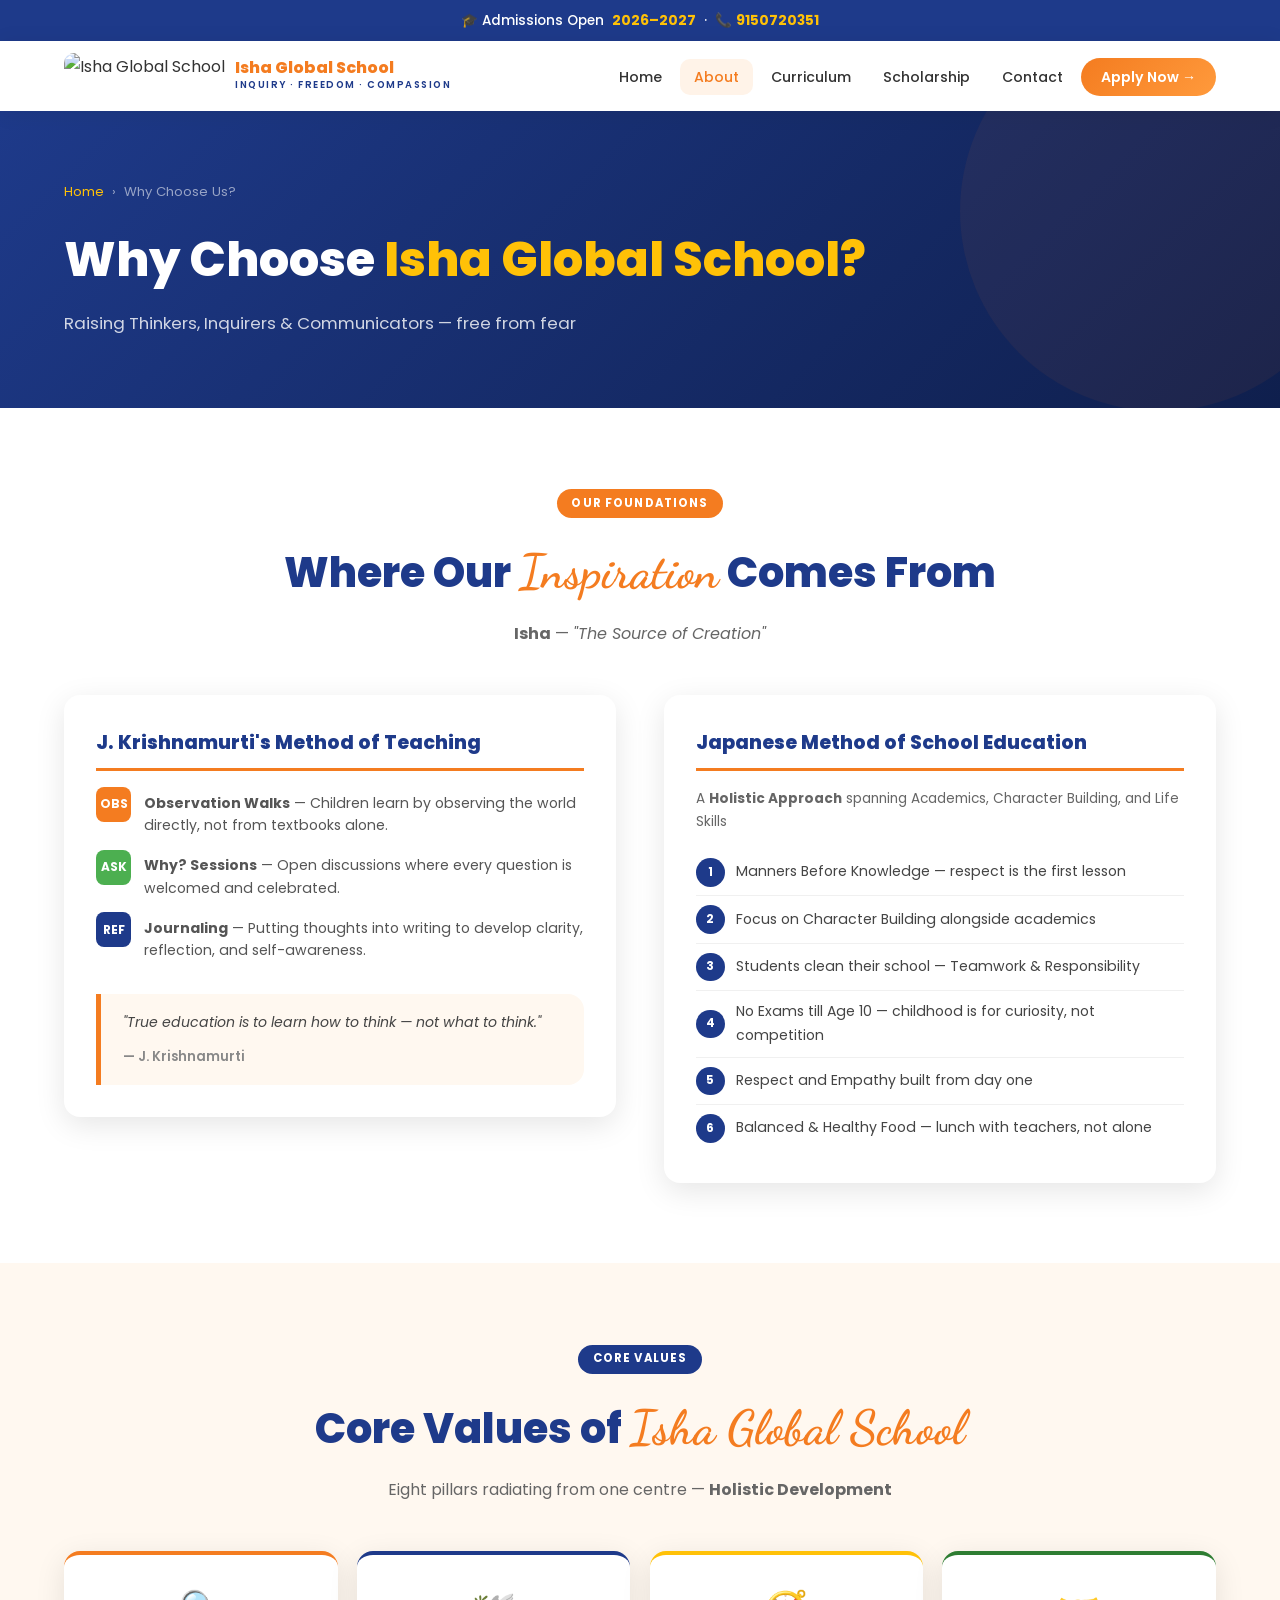
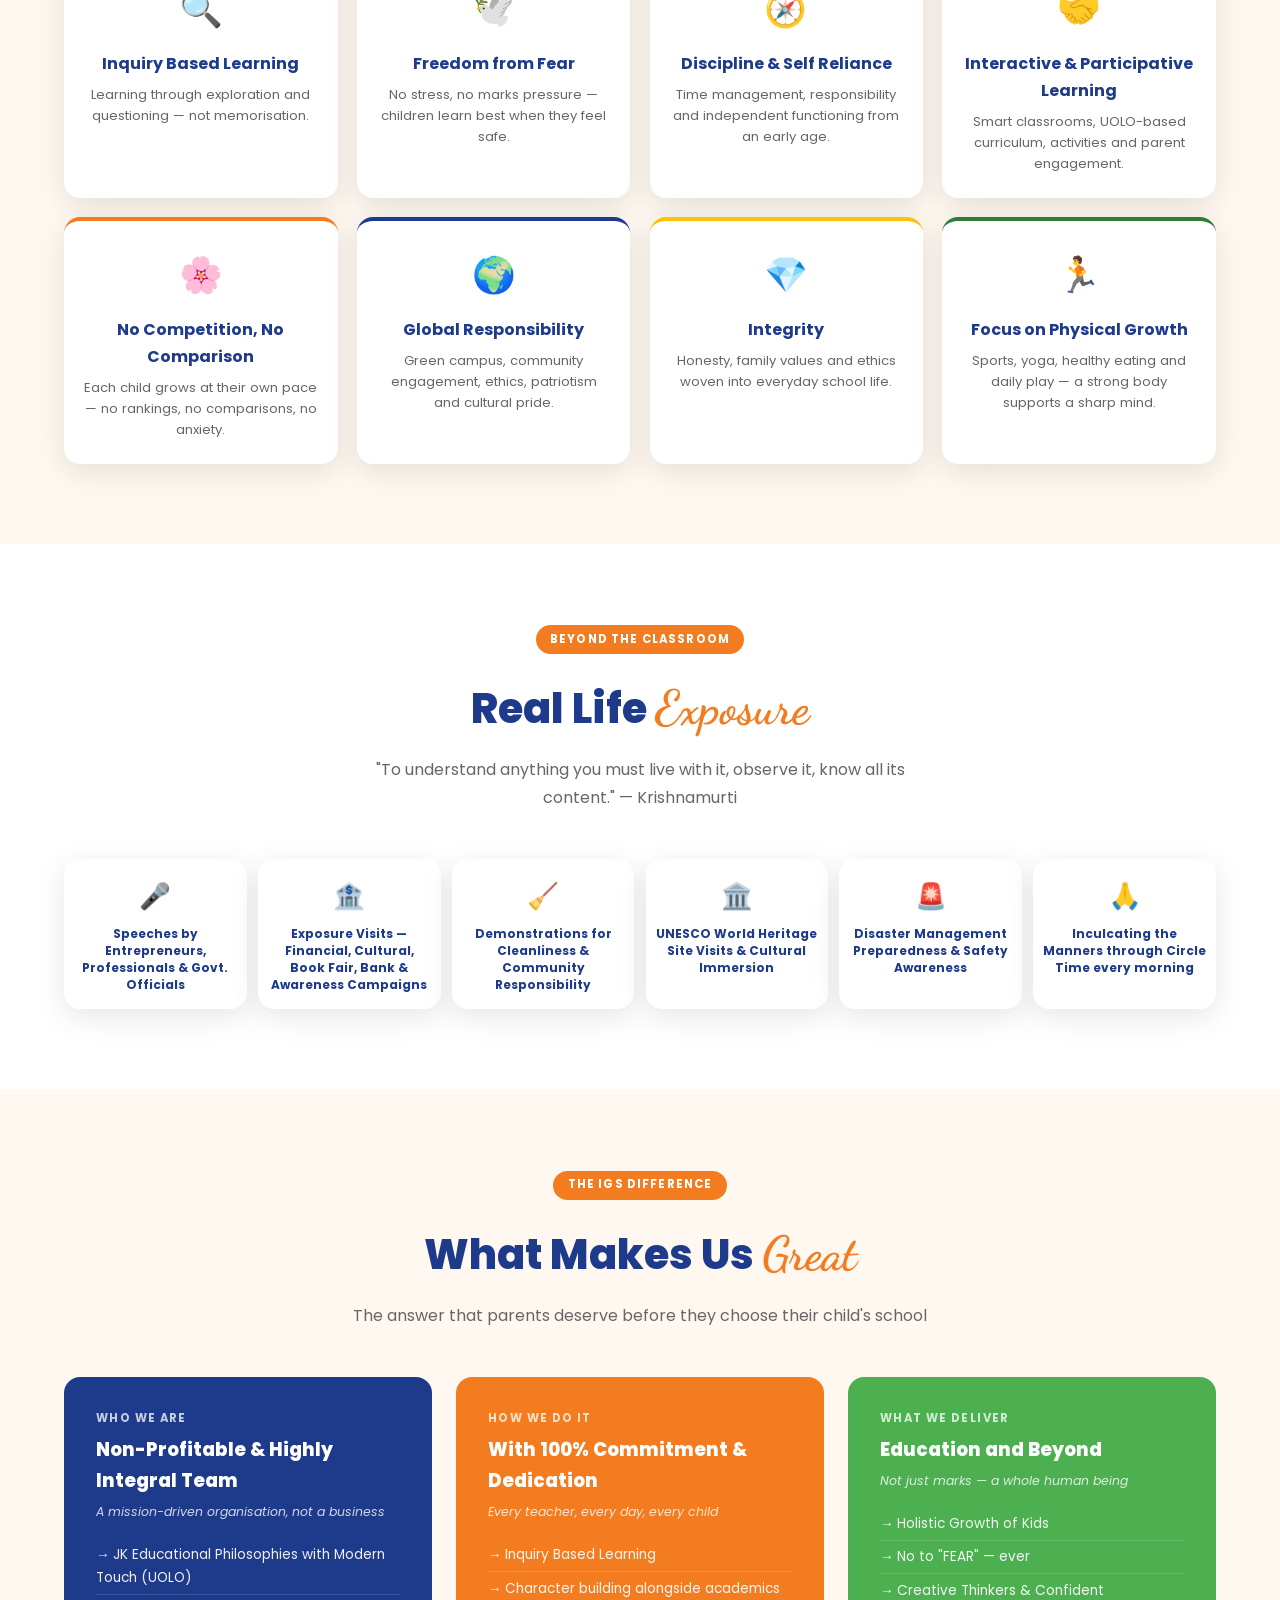
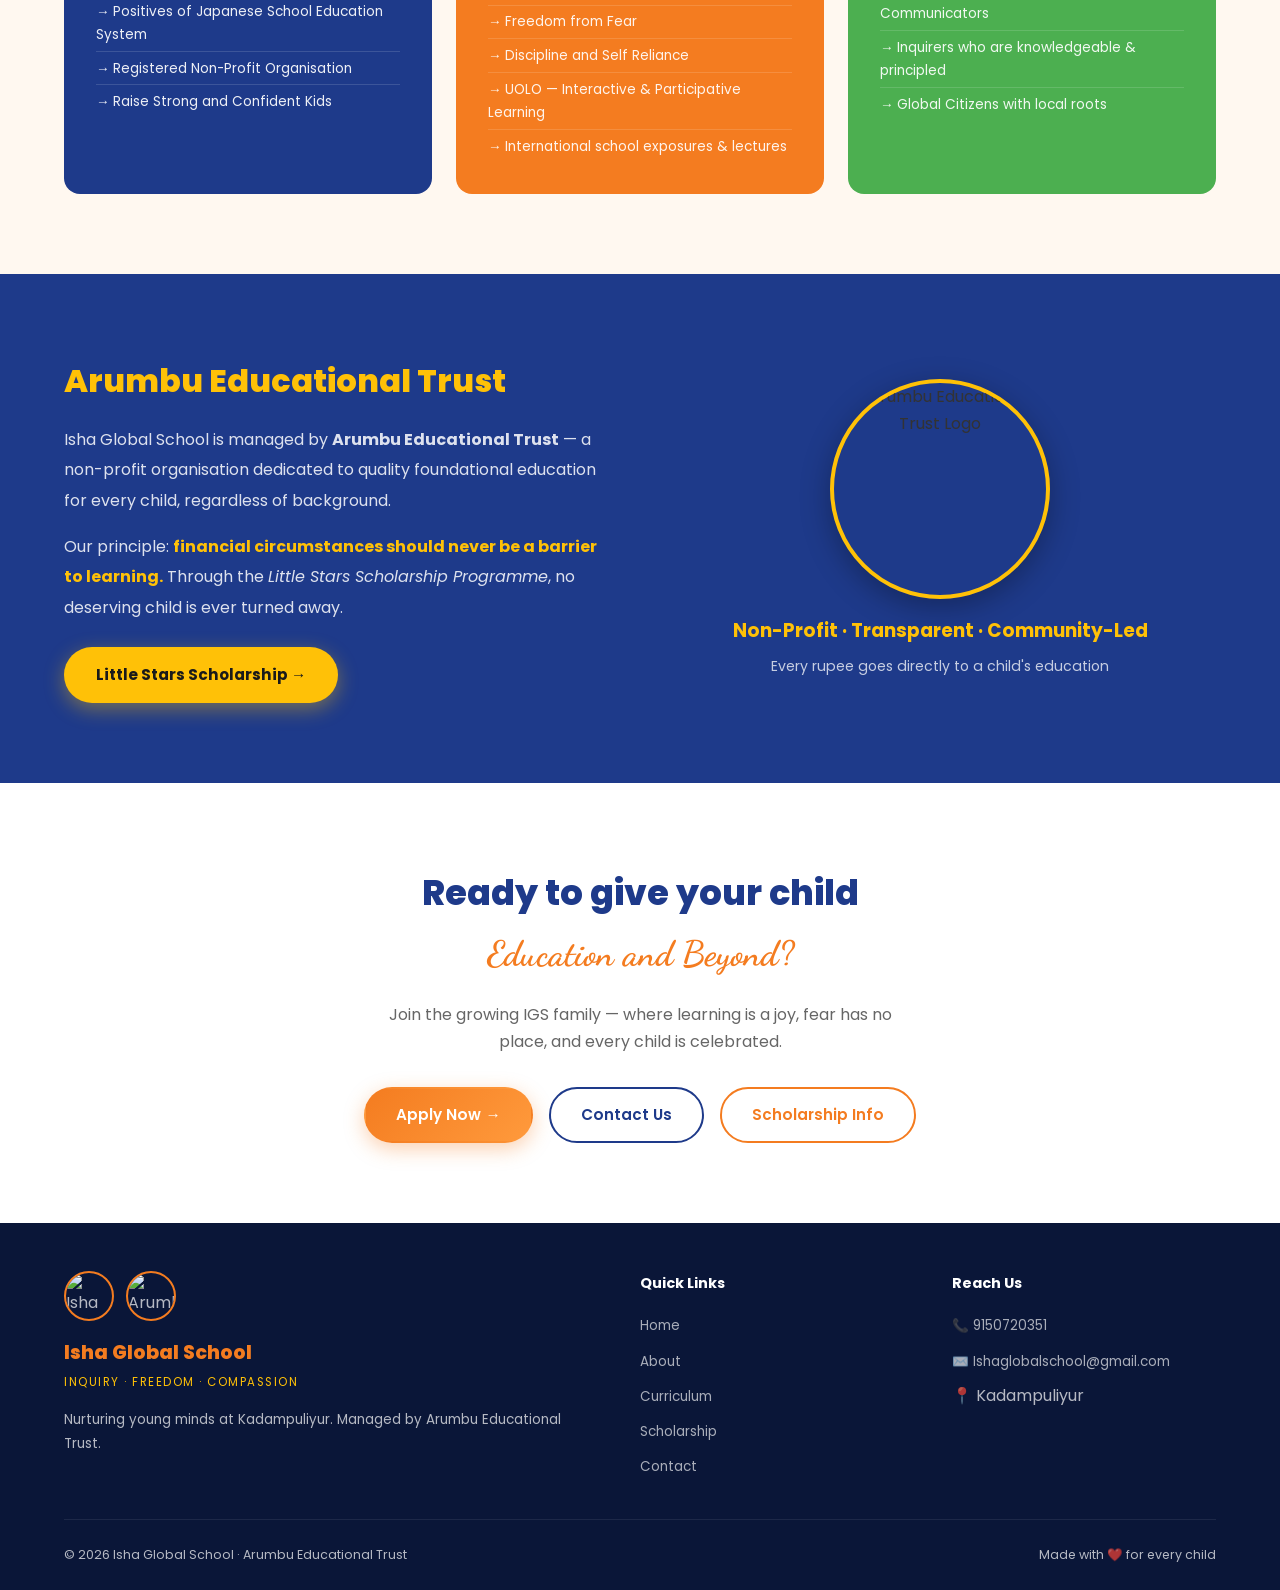
==== commit 929c7bfe: "Fit all 6 Real Life Exposure boxes in a single row Switched to 6-column grid, reduced card padding, " ====
--- a/about.html
+++ b/about.html
@@ -89,15 +89,15 @@
     .pg-card h4{font-size:.92rem;color:var(--blue);font-weight:700;}
 
     /* ── Real life exposure ── */
-    .rle-grid{display:grid;grid-template-columns:repeat(5,1fr);gap:1rem;margin-top:2rem;}
-    .rle-card{background:#fff;border-radius:var(--radius);padding:1.4rem .8rem;text-align:center;box-shadow:var(--shadow);position:relative;overflow:hidden;transition:transform .35s ease,box-shadow .35s ease;cursor:default;}
+    .rle-grid{display:grid;grid-template-columns:repeat(6,1fr);gap:.7rem;margin-top:2rem;}
+    .rle-card{background:#fff;border-radius:var(--radius);padding:1rem .6rem;text-align:center;box-shadow:var(--shadow);position:relative;overflow:hidden;transition:transform .35s ease,box-shadow .35s ease;cursor:default;}
     .rle-card::before{content:'';position:absolute;inset:0;background:var(--grad);opacity:0;transition:opacity .35s ease;border-radius:var(--radius);z-index:0;}
     .rle-card:hover{transform:translateY(-10px) scale(1.04);box-shadow:0 16px 40px rgba(244,124,32,.25);}
     .rle-card:hover::before{opacity:.08;}
     .rle-card:hover .rle-icon{animation:rleBounce .5s ease;}
     .rle-card:hover h4{color:var(--orange);}
-    .rle-icon{font-size:2rem;margin-bottom:.6rem;display:block;position:relative;z-index:1;transition:transform .3s ease;}
-    .rle-card h4{font-size:.82rem;color:var(--blue);font-weight:700;line-height:1.4;position:relative;z-index:1;transition:color .3s ease;}
+    .rle-icon{font-size:1.6rem;margin-bottom:.5rem;display:block;position:relative;z-index:1;transition:transform .3s ease;}
+    .rle-card h4{font-size:.75rem;color:var(--blue);font-weight:700;line-height:1.4;position:relative;z-index:1;transition:color .3s ease;}
     @keyframes rleBounce{0%{transform:scale(1)}30%{transform:scale(1.35)}60%{transform:scale(.9)}100%{transform:scale(1)}}
 
     /* ── Green campus grid ── */
@@ -205,7 +205,7 @@
       .sr-steps{grid-template-columns:repeat(2,1fr);}
       .ipl-grid{grid-template-columns:repeat(2,1fr);}
       .pg-row{grid-template-columns:repeat(2,1fr);}
-      .rle-grid{grid-template-columns:repeat(2,1fr);}
+      .rle-grid{grid-template-columns:repeat(3,1fr);}
       .gc-grid{grid-template-columns:1fr;}
       .hwd-grid{grid-template-columns:1fr;}
       .gr-cols{grid-template-columns:1fr;}
